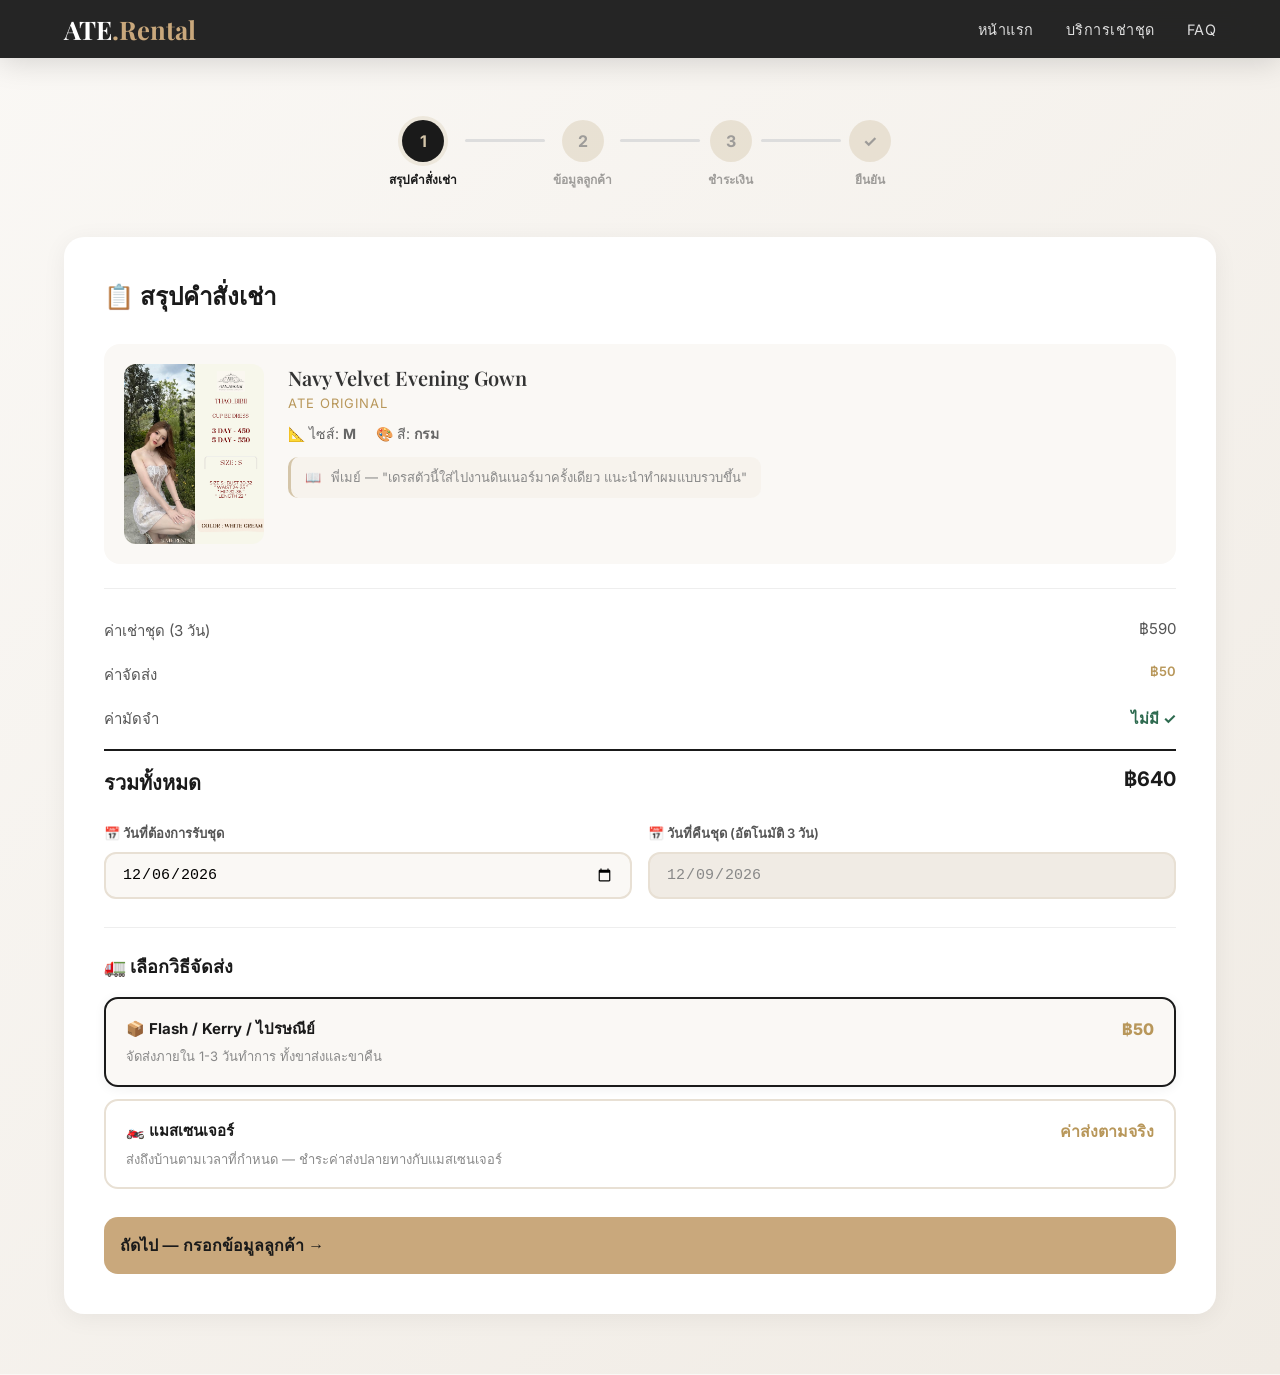
==== checkout.html @ a759f276 "fist commit" ====
<!DOCTYPE html>
<html lang="th">

<head>
    <meta charset="UTF-8">
    <meta name="viewport" content="width=device-width, initial-scale=1.0">
    <meta name="description" content="ATE.Rental — ชำระเงินค่าเช่าชุด QR Code PromptPay หรือบัตรเครดิต">
    <title>ชำระเงิน — ATE.Rental</title>
    <link rel="stylesheet" href="styles.css">
    <link rel="stylesheet" href="checkout.css">
</head>

<body>

    <!-- NAVIGATION -->
    <nav id="navbar" class="scrolled">
        <div class="container">
            <a href="index.html" class="logo">ATE<span>.Rental</span></a>
            <ul class="nav-links">
                <li><a href="index.html">หน้าแรก</a></li>
                <li><a href="rental.html">บริการเช่าชุด</a></li>
                <li><a href="index.html#faq">FAQ</a></li>
            </ul>
            <button class="menu-toggle" id="menuToggle" aria-label="Toggle menu">☰</button>
        </div>
    </nav>

    <!-- CHECKOUT CONTAINER -->
    <section class="checkout-section">
        <div class="container">

            <!-- Progress Steps -->
            <div class="checkout-progress">
                <div class="progress-step active" data-step="1">
                    <div class="step-circle">1</div>
                    <span>สรุปคำสั่งเช่า</span>
                </div>
                <div class="progress-line"></div>
                <div class="progress-step" data-step="2">
                    <div class="step-circle">2</div>
                    <span>ข้อมูลลูกค้า</span>
                </div>
                <div class="progress-line"></div>
                <div class="progress-step" data-step="3">
                    <div class="step-circle">3</div>
                    <span>ชำระเงิน</span>
                </div>
                <div class="progress-line"></div>
                <div class="progress-step" data-step="4">
                    <div class="step-circle">✓</div>
                    <span>ยืนยัน</span>
                </div>
            </div>

            <div class="checkout-layout">

                <!-- ===== STEP 1: ORDER SUMMARY ===== -->
                <div class="checkout-step" id="step1">
                    <div class="checkout-card">
                        <h2>📋 สรุปคำสั่งเช่า</h2>
                        <div class="order-item">
                            <div class="order-img">
                                <img id="orderImg" src="dress5.png" alt="ชุดที่เช่า">
                            </div>
                            <div class="order-details">
                                <h3 id="orderName">Navy Velvet Evening Gown</h3>
                                <div class="order-brand" id="orderBrand">ATE Original</div>
                                <div class="order-meta">
                                    <span>📐 ไซส์: <strong id="orderSize">M</strong></span>
                                    <span>🎨 สี: <strong id="orderColor">กรม</strong></span>
                                </div>
                                <div class="order-story">
                                    <span class="story-tag">📖</span>
                                    <span id="orderStory">พี่เมย์ — "เดรสตัวนี้ใส่ไปงานดินเนอร์มาครั้งเดียว
                                        แนะนำทำผมแบบรวบขึ้นจะดูเพรียว"</span>
                                </div>
                            </div>
                        </div>

                        <div class="order-breakdown">
                            <div class="breakdown-row">
                                <span>ค่าเช่าชุด (3 วัน)</span>
                                <span id="orderPrice">฿590</span>
                            </div>
                            <div class="breakdown-row">
                                <span>ค่าจัดส่ง</span>
                                <span id="orderShipping" class="shipping-note">฿50</span>
                            </div>
                            <div class="breakdown-row">
                                <span>ค่ามัดจำ</span>
                                <span class="no-deposit">ไม่มี ✓</span>
                            </div>
                            <div class="breakdown-total">
                                <span>รวมทั้งหมด</span>
                                <span id="orderTotal">฿640</span>
                            </div>
                        </div>

                        <div class="rental-dates">
                            <div class="date-field">
                                <label>📅 วันที่ต้องการรับชุด</label>
                                <input type="date" id="pickupDate">
                            </div>
                            <div class="date-field">
                                <label>📅 วันที่คืนชุด (อัตโนมัติ 3 วัน)</label>
                                <input type="date" id="returnDate" readonly>
                            </div>
                        </div>

                        <!-- Shipping Method Selection -->
                        <div class="shipping-selection">
                            <h3>🚛 เลือกวิธีจัดส่ง</h3>
                            <div class="shipping-options">
                                <label class="shipping-option active">
                                    <input type="radio" name="shipping" value="standard" checked
                                        onchange="updateShipping()">
                                    <div class="shipping-card">
                                        <div class="shipping-card-header">
                                            <span class="shipping-name">📦 Flash / Kerry / ไปรษณีย์</span>
                                            <span class="shipping-price">฿50</span>
                                        </div>
                                        <p class="shipping-desc">จัดส่งภายใน 1-3 วันทำการ ทั้งขาส่งและขาคืน</p>
                                    </div>
                                </label>
                                <label class="shipping-option">
                                    <input type="radio" name="shipping" value="messenger" onchange="updateShipping()">
                                    <div class="shipping-card">
                                        <div class="shipping-card-header">
                                            <span class="shipping-name">🏍️ แมสเซนเจอร์</span>
                                            <span class="shipping-price">ค่าส่งตามจริง</span>
                                        </div>
                                        <p class="shipping-desc">ส่งถึงบ้านตามเวลาที่กำหนด —
                                            ชำระค่าส่งปลายทางกับแมสเซนเจอร์</p>
                                    </div>
                                </label>
                            </div>

                            <!-- Messenger Time Picker (hidden by default) -->
                            <div class="messenger-time hidden" id="messengerTimeSection">
                                <div class="messenger-note">
                                    <span>⏰</span>
                                    ต้องสั่งล่วงหน้าอย่างน้อย <strong>2 ชั่วโมง</strong> —
                                    ไม่สามารถระบุเวลาจัดส่งน้อยกว่า 2 ชั่วโมงนับจากเวลาสั่งซื้อ
                                </div>
                                <div class="form-row">
                                    <div class="form-group">
                                        <label for="messengerDate">📅 วันที่ส่ง</label>
                                        <input type="date" id="messengerDate">
                                    </div>
                                    <div class="form-group">
                                        <label for="messengerTime">🕐 เวลาที่ต้องการรับชุด</label>
                                        <input type="time" id="messengerTime" step="1800">
                                    </div>
                                </div>
                                <div class="messenger-validation hidden" id="messengerValidation">
                                    <span>⚠️</span> <span id="messengerError"></span>
                                </div>
                            </div>
                        </div>

                        <button class="btn btn-primary checkout-next" onclick="goToStep(2)">ถัดไป — กรอกข้อมูลลูกค้า
                            →</button>
                    </div>
                </div>

                <!-- ===== STEP 2: CUSTOMER INFO ===== -->
                <div class="checkout-step hidden" id="step2">
                    <div class="checkout-card">
                        <h2>👤 ข้อมูลลูกค้า</h2>

                        <div class="form-group">
                            <label for="custName">ชื่อ - นามสกุล *</label>
                            <input type="text" id="custName" placeholder="กรุณากรอกชื่อ-นามสกุล" required>
                        </div>

                        <div class="form-row">
                            <div class="form-group">
                                <label for="custPhone">เบอร์โทรศัพท์ *</label>
                                <input type="tel" id="custPhone" placeholder="08x-xxx-xxxx" required>
                            </div>
                            <div class="form-group">
                                <label for="custEmail">อีเมล</label>
                                <input type="email" id="custEmail" placeholder="email@example.com">
                            </div>
                        </div>

                        <div class="form-group">
                            <label for="custAddress">ที่อยู่จัดส่ง *</label>
                            <textarea id="custAddress" rows="3" placeholder="กรุณากรอกที่อยู่สำหรับจัดส่งชุด"
                                required></textarea>
                        </div>

                        <div class="form-group">
                            <label>🪪 แนบภาพถ่ายบัตรประชาชน *</label>
                            <div class="id-card-upload" id="idCardUpload">
                                <div class="upload-area" id="uploadArea">
                                    <div class="upload-icon">📸</div>
                                    <p>คลิกเพื่ออัปโหลด หรือลากไฟล์มาวาง</p>
                                    <span class="upload-hint">รองรับ JPG, PNG ไม่เกิน 5MB</span>
                                    <input type="file" id="idCardFile" accept="image/*" hidden>
                                </div>
                                <div class="upload-preview hidden" id="uploadPreview">
                                    <img id="previewImg" src="" alt="Preview">
                                    <button class="remove-upload" onclick="removeUpload()">✕</button>
                                </div>
                            </div>
                            <div class="id-card-note">
                                <span class="note-icon">🔒</span>
                                สามารถปิดบังเลขบัตรบางส่วนและข้อมูล sensitive ได้ — ข้อมูลจะถูกลบหลังคืนชุดเรียบร้อย
                            </div>
                        </div>

                        <div class="btn-row">
                            <button class="btn btn-outline checkout-back" onclick="goToStep(1)">← ย้อนกลับ</button>
                            <button class="btn btn-primary checkout-next" onclick="validateAndGoStep3()">ถัดไป —
                                ชำระเงิน →</button>
                        </div>
                    </div>
                </div>

                <!-- ===== STEP 3: PAYMENT ===== -->
                <div class="checkout-step hidden" id="step3">
                    <div class="checkout-card">
                        <h2>💳 เลือกวิธีชำระเงิน</h2>

                        <!-- Payment Method Tabs -->
                        <div class="payment-tabs">
                            <button class="payment-tab active" onclick="switchPayment('qr')" id="tabQR">
                                <span class="tab-icon">📱</span>
                                <span class="tab-label">QR Code<br><small>PromptPay</small></span>
                            </button>
                            <button class="payment-tab" onclick="switchPayment('card')" id="tabCard">
                                <span class="tab-icon">💳</span>
                                <span class="tab-label">บัตรเครดิต<br><small>Visa / MasterCard</small></span>
                            </button>
                        </div>

                        <!-- QR Code Payment -->
                        <div class="payment-content" id="payQR">
                            <div class="qr-section">
                                <div class="qr-code-box">
                                    <div class="qr-header">
                                        <img src="data:image/svg+xml,%3Csvg xmlns='http://www.w3.org/2000/svg' viewBox='0 0 100 30'%3E%3Crect fill='%231a3f7a' width='100' height='30' rx='4'/%3E%3Ctext x='50' y='20' text-anchor='middle' fill='white' font-size='12' font-family='Arial'%3EPromptPay%3C/text%3E%3C/svg%3E"
                                            alt="PromptPay" class="promptpay-logo">
                                    </div>
                                    <div class="qr-image" id="qrImage">
                                        <!-- Generated QR pattern -->
                                        <canvas id="qrCanvas" width="200" height="200"></canvas>
                                    </div>
                                    <div class="qr-amount">
                                        <span>จำนวนเงิน</span>
                                        <strong id="qrAmount">฿590.00</strong>
                                    </div>
                                </div>
                                <div class="qr-instructions">
                                    <h4>วิธีชำระเงิน</h4>
                                    <ol>
                                        <li>เปิดแอปธนาคารของคุณ</li>
                                        <li>เลือก "สแกน QR Code"</li>
                                        <li>สแกน QR Code ด้านบน</li>
                                        <li>ตรวจสอบจำนวนเงินและยืนยันการชำระ</li>
                                    </ol>
                                    <div class="qr-timer">
                                        <span class="timer-icon">⏱️</span>
                                        QR Code หมดอายุใน <strong id="qrTimer">15:00</strong> นาที
                                    </div>
                                </div>
                            </div>
                            <button class="btn btn-primary checkout-next" onclick="simulatePayment()">
                                ✅ ฉันชำระเงินแล้ว
                            </button>
                        </div>

                        <!-- Credit Card Payment -->
                        <div class="payment-content hidden" id="payCard">
                            <div class="card-form">
                                <div class="card-visual">
                                    <div class="card-chip"></div>
                                    <div class="card-number-display" id="cardDisplay">•••• •••• •••• ••••</div>
                                    <div class="card-bottom">
                                        <div>
                                            <span class="card-label">CARDHOLDER</span>
                                            <div id="cardHolderDisplay">YOUR NAME</div>
                                        </div>
                                        <div>
                                            <span class="card-label">EXPIRES</span>
                                            <div id="cardExpiryDisplay">MM/YY</div>
                                        </div>
                                    </div>
                                    <div class="card-brand-logo" id="cardBrandLogo">VISA</div>
                                </div>

                                <div class="form-group">
                                    <label for="cardNumber">หมายเลขบัตร</label>
                                    <input type="text" id="cardNumber" placeholder="1234 5678 9012 3456" maxlength="19"
                                        oninput="formatCardNumber(this)">
                                    <div class="card-brands">
                                        <span class="brand-icon visa">VISA</span>
                                        <span class="brand-icon mc">MC</span>
                                        <span class="brand-icon jcb">JCB</span>
                                    </div>
                                </div>

                                <div class="form-group">
                                    <label for="cardHolder">ชื่อบนบัตร</label>
                                    <input type="text" id="cardHolder" placeholder="FULL NAME ON CARD"
                                        oninput="updateCardDisplay()">
                                </div>

                                <div class="form-row">
                                    <div class="form-group">
                                        <label for="cardExpiry">วันหมดอายุ</label>
                                        <input type="text" id="cardExpiry" placeholder="MM/YY" maxlength="5"
                                            oninput="formatExpiry(this)">
                                    </div>
                                    <div class="form-group">
                                        <label for="cardCVV">CVV</label>
                                        <input type="password" id="cardCVV" placeholder="•••" maxlength="4">
                                    </div>
                                </div>
                            </div>

                            <div class="payment-total-bar">
                                <span>ยอดชำระ</span>
                                <strong id="cardTotal">฿590.00</strong>
                            </div>

                            <button class="btn btn-primary checkout-next" onclick="simulatePayment()">
                                🔒 ชำระเงิน ฿590
                            </button>
                            <div class="secure-note">
                                <span>🔒</span> ข้อมูลบัตรถูกเข้ารหัสด้วย SSL — ปลอดภัย 100%
                            </div>
                        </div>

                        <div class="btn-row" style="margin-top:16px">
                            <button class="btn btn-outline checkout-back" onclick="goToStep(2)">← ย้อนกลับ</button>
                        </div>
                    </div>
                </div>

                <!-- ===== STEP 4: CONFIRMATION ===== -->
                <div class="checkout-step hidden" id="step4">
                    <div class="checkout-card confirmation-card">
                        <div class="success-animation">
                            <div class="success-circle">
                                <svg class="checkmark" xmlns="http://www.w3.org/2000/svg" viewBox="0 0 52 52">
                                    <circle class="checkmark-circle" cx="26" cy="26" r="25" fill="none" />
                                    <path class="checkmark-check" fill="none" d="m14.1 27.2 7.1 7.2 16.7-16.8" />
                                </svg>
                            </div>
                        </div>
                        <h2>🎉 ชำระเงินสำเร็จ!</h2>
                        <p class="confirm-subtitle">ขอบคุณที่เช่าชุดกับ ATE.Rental — Fashion Sharing Community</p>

                        <div class="confirm-details">
                            <div class="confirm-row">
                                <span>หมายเลขคำสั่งเช่า</span>
                                <strong id="confirmOrderId">ATE-20260307-001</strong>
                            </div>
                            <div class="confirm-row">
                                <span>ชุดที่เช่า</span>
                                <strong id="confirmDress">Navy Velvet Evening Gown</strong>
                            </div>
                            <div class="confirm-row">
                                <span>วันที่รับชุด</span>
                                <strong id="confirmPickup">—</strong>
                            </div>
                            <div class="confirm-row">
                                <span>วันที่คืนชุด</span>
                                <strong id="confirmReturn">—</strong>
                            </div>
                            <div class="confirm-row">
                                <span>วิธีจัดส่ง</span>
                                <strong id="confirmShipping">Flash / Kerry / ไปรษณีย์</strong>
                            </div>
                            <div class="confirm-row">
                                <span>ชำระโดย</span>
                                <strong id="confirmMethod">QR Code PromptPay</strong>
                            </div>
                            <div class="confirm-row total">
                                <span>ยอดชำระ</span>
                                <strong id="confirmTotal">฿640</strong>
                            </div>
                        </div>

                        <div class="confirm-next-steps">
                            <h4>📦 ขั้นตอนถัดไป</h4>
                            <ol>
                                <li>ทีมงานจะยืนยันคำสั่งเช่าผ่าน Line: <strong>@aterental</strong></li>
                                <li>ส่งชุดให้คุณตามวันที่กำหนด (ค่าจัดส่งชำระปลายทาง)</li>
                                <li>สวมใส่ชุดสวย 3 วัน 🎀</li>
                                <li>ส่งคืนชุดผ่านขนส่ง ไม่ต้องซัก ไม่ต้องรีด</li>
                            </ol>
                        </div>

                        <div class="btn-row">
                            <a href="rental.html" class="btn btn-outline">← เช่าชุดเพิ่ม</a>
                            <a href="index.html" class="btn btn-primary">กลับหน้าแรก</a>
                        </div>
                    </div>
                </div>

                <!-- SIDEBAR: Mini Summary (visible on step 2 & 3) -->
                <aside class="checkout-sidebar" id="checkoutSidebar">
                    <div class="sidebar-card">
                        <h4>🧾 สรุปรายการ</h4>
                        <div class="sidebar-item">
                            <img id="sideImg" src="dress5.png" alt="">
                            <div>
                                <strong id="sideName">Navy Velvet Evening Gown</strong>
                                <span id="sideBrand">ATE Original</span>
                            </div>
                        </div>
                        <div class="sidebar-row">
                            <span>ค่าเช่า (3 วัน)</span>
                            <span id="sidePrice">฿590</span>
                        </div>
                        <div class="sidebar-row">
                            <span>ค่าจัดส่ง</span>
                            <span id="sideShipping" class="shipping-note">฿50</span>
                        </div>
                        <div class="sidebar-row">
                            <span>ค่ามัดจำ</span>
                            <span class="no-deposit">ไม่มี</span>
                        </div>
                        <div class="sidebar-total">
                            <span>รวมทั้งหมด</span>
                            <strong id="sideTotal">฿640</strong>
                        </div>
                    </div>
                </aside>

            </div>
        </div>
    </section>

    <!-- Processing Overlay -->
    <div class="processing-overlay hidden" id="processingOverlay">
        <div class="processing-content">
            <div class="processing-spinner"></div>
            <h3>กำลังตรวจสอบการชำระเงิน...</h3>
            <p>กรุณารอสักครู่</p>
        </div>
    </div>

    <script>
        // ===== CHECKOUT STATE =====
        let currentStep = 1;
        let selectedPayment = 'qr';
        let selectedShipping = 'standard';
        let shippingCost = 50;
        let qrTimerInterval;

        // Parse URL params for dress info
        const params = new URLSearchParams(window.location.search);
        const dressInfo = {
            name: params.get('name') || 'Navy Velvet Evening Gown',
            brand: params.get('brand') || 'ATE Original',
            price: parseInt(params.get('price')) || 590,
            image: params.get('image') || 'dress5.png',
            color: params.get('color') || 'กรม',
            size: params.get('size') || 'M',
            story: params.get('story') || 'พี่เมย์ — "เดรสตัวนี้ใส่ไปงานดินเนอร์มาครั้งเดียว แนะนำทำผมแบบรวบขึ้น"'
        };

        // Populate order info
        function populateOrder() {
            document.getElementById('orderImg').src = dressInfo.image;
            document.getElementById('orderName').textContent = dressInfo.name;
            document.getElementById('orderBrand').textContent = dressInfo.brand;
            document.getElementById('orderSize').textContent = dressInfo.size;
            document.getElementById('orderColor').textContent = dressInfo.color;
            document.getElementById('orderStory').textContent = dressInfo.story;
            document.getElementById('orderPrice').textContent = `฿${dressInfo.price}`;
            document.getElementById('sideImg').src = dressInfo.image;
            document.getElementById('sideName').textContent = dressInfo.name;
            document.getElementById('sideBrand').textContent = dressInfo.brand;
            document.getElementById('sidePrice').textContent = `฿${dressInfo.price}`;

            // Set min date to tomorrow
            const tomorrow = new Date();
            tomorrow.setDate(tomorrow.getDate() + 1);
            document.getElementById('pickupDate').min = tomorrow.toISOString().split('T')[0];
            document.getElementById('pickupDate').value = tomorrow.toISOString().split('T')[0];
            document.getElementById('messengerDate').min = new Date().toISOString().split('T')[0];
            document.getElementById('messengerDate').value = new Date().toISOString().split('T')[0];
            updateReturnDate();
            updateTotals();
        }

        // ===== SHIPPING =====
        function updateShipping() {
            const val = document.querySelector('input[name="shipping"]:checked').value;
            selectedShipping = val;
            const messengerSection = document.getElementById('messengerTimeSection');

            document.querySelectorAll('.shipping-option').forEach(opt => {
                opt.classList.toggle('active', opt.querySelector('input').value === val);
            });

            if (val === 'messenger') {
                messengerSection.classList.remove('hidden');
                shippingCost = 0; // customer pays messenger directly
            } else {
                messengerSection.classList.add('hidden');
                shippingCost = 50;
            }
            updateTotals();
        }

        function updateTotals() {
            const total = dressInfo.price + shippingCost;
            const shippingText = selectedShipping === 'messenger' ? 'ชำระปลายทาง' : '฿50';
            const totalText = selectedShipping === 'messenger' ? `฿${dressInfo.price}` : `฿${total}`;

            document.getElementById('orderShipping').textContent = shippingText;
            document.getElementById('orderTotal').textContent = totalText;
            document.getElementById('sideShipping').textContent = shippingText;
            document.getElementById('sideTotal').textContent = totalText;

            const payAmount = selectedShipping === 'messenger' ? dressInfo.price : total;
            document.getElementById('qrAmount').textContent = `฿${payAmount}.00`;
            document.getElementById('cardTotal').textContent = `฿${payAmount}.00`;
        }

        function validateMessengerTime() {
            const dateVal = document.getElementById('messengerDate').value;
            const timeVal = document.getElementById('messengerTime').value;
            const validationEl = document.getElementById('messengerValidation');
            const errorEl = document.getElementById('messengerError');

            if (!dateVal || !timeVal) {
                validationEl.classList.add('hidden');
                return false;
            }

            const selectedDateTime = new Date(`${dateVal}T${timeVal}`);
            const now = new Date();
            const minTime = new Date(now.getTime() + 2 * 60 * 60 * 1000); // +2 hours

            if (selectedDateTime < minTime) {
                validationEl.classList.remove('hidden');
                const minTimeStr = minTime.toLocaleTimeString('th-TH', { hour: '2-digit', minute: '2-digit' });
                errorEl.textContent = `เวลาจัดส่งต้องไม่น้อยกว่า 2 ชั่วโมงนับจากตอนนี้ (เร็วสุด ${minTimeStr} น.)`;
                return false;
            }

            validationEl.classList.add('hidden');
            return true;
        }

        document.getElementById('messengerDate').addEventListener('change', validateMessengerTime);
        document.getElementById('messengerTime').addEventListener('change', validateMessengerTime);

        function updateReturnDate() {
            const pickup = document.getElementById('pickupDate').value;
            if (pickup) {
                const ret = new Date(pickup);
                ret.setDate(ret.getDate() + 3);
                document.getElementById('returnDate').value = ret.toISOString().split('T')[0];
            }
        }
        document.getElementById('pickupDate').addEventListener('change', updateReturnDate);

        // ===== STEP NAVIGATION =====
        function goToStep(step) {
            // Validate messenger time before leaving step 1
            if (currentStep === 1 && step > 1 && selectedShipping === 'messenger') {
                const mDate = document.getElementById('messengerDate').value;
                const mTime = document.getElementById('messengerTime').value;
                if (!mDate || !mTime) {
                    alert('กรุณาระบุวันที่และเวลาจัดส่งสำหรับแมสเซนเจอร์');
                    return;
                }
                if (!validateMessengerTime()) {
                    alert('เวลาจัดส่งต้องไม่น้อยกว่า 2 ชั่วโมงนับจากเวลาปัจจุบัน');
                    return;
                }
            }

            document.querySelectorAll('.checkout-step').forEach(s => s.classList.add('hidden'));
            document.getElementById(`step${step}`).classList.remove('hidden');

            // Update progress
            document.querySelectorAll('.progress-step').forEach(s => {
                const n = parseInt(s.dataset.step);
                s.classList.toggle('active', n <= step);
                s.classList.toggle('completed', n < step);
            });
            document.querySelectorAll('.progress-line').forEach((line, i) => {
                line.classList.toggle('active', i < step - 1);
            });

            // Show sidebar on step 2 & 3
            const sidebar = document.getElementById('checkoutSidebar');
            sidebar.classList.toggle('visible', step === 2 || step === 3);

            currentStep = step;
            window.scrollTo({ top: 0, behavior: 'smooth' });

            // Start QR timer on step 3
            if (step === 3 && selectedPayment === 'qr') startQRTimer();
        }

        function validateAndGoStep3() {
            const name = document.getElementById('custName').value.trim();
            const phone = document.getElementById('custPhone').value.trim();
            const address = document.getElementById('custAddress').value.trim();
            const idFile = document.getElementById('idCardFile').files.length;

            if (!name) { alert('กรุณากรอกชื่อ-นามสกุล'); return; }
            if (!phone) { alert('กรุณากรอกเบอร์โทรศัพท์'); return; }
            if (!address) { alert('กรุณากรอกที่อยู่จัดส่ง'); return; }
            if (!idFile) { alert('กรุณาแนบภาพถ่ายบัตรประชาชน'); return; }

            goToStep(3);
        }

        // ===== PAYMENT METHODS =====
        function switchPayment(method) {
            selectedPayment = method;
            document.getElementById('payQR').classList.toggle('hidden', method !== 'qr');
            document.getElementById('payCard').classList.toggle('hidden', method !== 'card');
            document.getElementById('tabQR').classList.toggle('active', method === 'qr');
            document.getElementById('tabCard').classList.toggle('active', method === 'card');

            if (method === 'qr') startQRTimer();
            else clearInterval(qrTimerInterval);
        }

        // ===== QR CODE =====
        function generateQR() {
            const canvas = document.getElementById('qrCanvas');
            const ctx = canvas.getContext('2d');
            const size = 200;
            const cellSize = 8;
            const modules = Math.floor(size / cellSize);

            ctx.fillStyle = '#ffffff';
            ctx.fillRect(0, 0, size, size);

            // Generate realistic-looking QR pattern
            ctx.fillStyle = '#1a1a1a';

            // Position detection patterns (corners)
            drawFinderPattern(ctx, 0, 0, cellSize);
            drawFinderPattern(ctx, (modules - 7) * cellSize, 0, cellSize);
            drawFinderPattern(ctx, 0, (modules - 7) * cellSize, cellSize);

            // Random data modules
            for (let i = 0; i < modules; i++) {
                for (let j = 0; j < modules; j++) {
                    if (isInFinderArea(i, j, modules)) continue;
                    if (Math.random() > 0.5) {
                        ctx.fillRect(i * cellSize, j * cellSize, cellSize - 1, cellSize - 1);
                    }
                }
            }
        }

        function drawFinderPattern(ctx, x, y, cell) {
            // Outer box
            ctx.fillStyle = '#1a1a1a';
            ctx.fillRect(x, y, 7 * cell, 7 * cell);
            // Inner white
            ctx.fillStyle = '#ffffff';
            ctx.fillRect(x + cell, y + cell, 5 * cell, 5 * cell);
            // Inner black
            ctx.fillStyle = '#1a1a1a';
            ctx.fillRect(x + 2 * cell, y + 2 * cell, 3 * cell, 3 * cell);
        }

        function isInFinderArea(i, j, modules) {
            if (i < 8 && j < 8) return true;
            if (i >= modules - 8 && j < 8) return true;
            if (i < 8 && j >= modules - 8) return true;
            return false;
        }

        // QR Timer
        function startQRTimer() {
            clearInterval(qrTimerInterval);
            let seconds = 900; // 15 min
            const timerEl = document.getElementById('qrTimer');

            qrTimerInterval = setInterval(() => {
                seconds--;
                const m = Math.floor(seconds / 60);
                const s = seconds % 60;
                timerEl.textContent = `${m}:${s.toString().padStart(2, '0')}`;
                if (seconds <= 0) {
                    clearInterval(qrTimerInterval);
                    timerEl.textContent = 'หมดอายุ';
                }
            }, 1000);
        }

        // ===== CREDIT CARD =====
        function formatCardNumber(input) {
            let v = input.value.replace(/\D/g, '').substring(0, 16);
            input.value = v.replace(/(\d{4})(?=\d)/g, '$1 ');
            const display = v.padEnd(16, '•').replace(/(.{4})/g, '$1 ').trim();
            document.getElementById('cardDisplay').textContent = display;
            // Detect brand
            if (v.startsWith('4')) document.getElementById('cardBrandLogo').textContent = 'VISA';
            else if (v.startsWith('5')) document.getElementById('cardBrandLogo').textContent = 'MC';
            else if (v.startsWith('3')) document.getElementById('cardBrandLogo').textContent = 'JCB';
        }

        function formatExpiry(input) {
            let v = input.value.replace(/\D/g, '').substring(0, 4);
            if (v.length > 2) v = v.substring(0, 2) + '/' + v.substring(2);
            input.value = v;
            document.getElementById('cardExpiryDisplay').textContent = v || 'MM/YY';
        }

        function updateCardDisplay() {
            document.getElementById('cardHolderDisplay').textContent =
                document.getElementById('cardHolder').value.toUpperCase() || 'YOUR NAME';
        }

        // ===== SIMULATE PAYMENT =====
        function simulatePayment() {
            const overlay = document.getElementById('processingOverlay');
            overlay.classList.remove('hidden');

            // Simulate processing
            setTimeout(() => {
                overlay.classList.add('hidden');
                // Fill confirmation
                const now = new Date();
                const orderId = `ATE-${now.getFullYear()}${(now.getMonth() + 1).toString().padStart(2, '0')}${now.getDate().toString().padStart(2, '0')}-${Math.floor(Math.random() * 999).toString().padStart(3, '0')}`;
                document.getElementById('confirmOrderId').textContent = orderId;
                document.getElementById('confirmDress').textContent = dressInfo.name;
                document.getElementById('confirmPickup').textContent = formatThaiDate(document.getElementById('pickupDate').value);
                document.getElementById('confirmReturn').textContent = formatThaiDate(document.getElementById('returnDate').value);
                document.getElementById('confirmMethod').textContent = selectedPayment === 'qr' ? 'QR Code PromptPay' : 'บัตรเครดิต';

                // Shipping info
                if (selectedShipping === 'messenger') {
                    const mDate = document.getElementById('messengerDate').value;
                    const mTime = document.getElementById('messengerTime').value;
                    document.getElementById('confirmShipping').textContent = `แมสเซนเจอร์ (${formatThaiDate(mDate)} ${mTime} น.)`;
                    document.getElementById('confirmTotal').textContent = `฿${dressInfo.price} + ค่าแมสเซนเจอร์`;
                } else {
                    document.getElementById('confirmShipping').textContent = 'Flash / Kerry / ไปรษณีย์ (฿50)';
                    document.getElementById('confirmTotal').textContent = `฿${dressInfo.price + 50}`;
                }

                goToStep(4);
            }, 2500);
        }

        function formatThaiDate(dateStr) {
            if (!dateStr) return '—';
            const d = new Date(dateStr);
            return d.toLocaleDateString('th-TH', { day: 'numeric', month: 'long', year: 'numeric' });
        }

        // ===== FILE UPLOAD =====
        const uploadArea = document.getElementById('uploadArea');
        const idCardFile = document.getElementById('idCardFile');
        const uploadPreview = document.getElementById('uploadPreview');

        uploadArea.addEventListener('click', () => idCardFile.click());
        uploadArea.addEventListener('dragover', e => { e.preventDefault(); uploadArea.classList.add('dragover'); });
        uploadArea.addEventListener('dragleave', () => uploadArea.classList.remove('dragover'));
        uploadArea.addEventListener('drop', e => {
            e.preventDefault();
            uploadArea.classList.remove('dragover');
            if (e.dataTransfer.files.length) {
                idCardFile.files = e.dataTransfer.files;
                showPreview(e.dataTransfer.files[0]);
            }
        });

        idCardFile.addEventListener('change', function () {
            if (this.files.length) showPreview(this.files[0]);
        });

        function showPreview(file) {
            const reader = new FileReader();
            reader.onload = e => {
                document.getElementById('previewImg').src = e.target.result;
                uploadArea.classList.add('hidden');
                uploadPreview.classList.remove('hidden');
            };
            reader.readAsDataURL(file);
        }

        function removeUpload() {
            idCardFile.value = '';
            uploadArea.classList.remove('hidden');
            uploadPreview.classList.add('hidden');
        }

        // ===== NAVBAR =====
        document.getElementById('menuToggle').addEventListener('click', () => {
            const links = document.querySelector('.nav-links');
            links.style.display = links.style.display === 'flex' ? 'none' : 'flex';
            links.style.flexDirection = 'column';
            links.style.position = 'absolute';
            links.style.top = '100%';
            links.style.left = '0';
            links.style.width = '100%';
            links.style.background = 'rgba(26,26,26,0.98)';
            links.style.padding = '20px';
            links.style.gap = '16px';
            links.style.borderRadius = '0 0 16px 16px';
        });

        // ===== INIT =====
        populateOrder();
        generateQR();
    </script>
</body>

</html>
---- styles.css ----
@import url('https://fonts.googleapis.com/css2?family=Playfair+Display:ital,wght@0,400;0,600;0,700;1,400&family=Inter:wght@300;400;500;600;700&display=swap');

:root {
    --primary: #c9a87c;
    --primary-dark: #a8845a;
    --accent: #e8c4a0;
    --dark: #1a1a1a;
    --darker: #111;
    --light: #faf8f5;
    --text: #333;
    --text-light: #777;
    --glass: rgba(255, 255, 255, 0.08);
    --glass-border: rgba(255, 255, 255, 0.12);
    --shadow: 0 8px 32px rgba(0, 0, 0, 0.08);
    --radius: 16px;
    --transition: all 0.3s cubic-bezier(0.4, 0, 0.2, 1)
}

* {
    margin: 0;
    padding: 0;
    box-sizing: border-box
}

html {
    scroll-behavior: smooth
}

body {
    font-family: 'Inter', sans-serif;
    color: var(--text);
    background: var(--light);
    overflow-x: hidden
}

h1,
h2,
h3,
h4 {
    font-family: 'Playfair Display', serif;
    font-weight: 600
}

.container {
    max-width: 1200px;
    margin: 0 auto;
    padding: 0 24px
}

/* NAV */
nav {
    position: fixed;
    top: 0;
    width: 100%;
    z-index: 1000;
    transition: var(--transition);
    padding: 20px 0
}

nav.scrolled {
    background: rgba(26, 26, 26, 0.95);
    backdrop-filter: blur(20px);
    padding: 12px 0;
    box-shadow: 0 4px 30px rgba(0, 0, 0, 0.15)
}

nav .container {
    display: flex;
    justify-content: space-between;
    align-items: center
}

.logo {
    font-family: 'Playfair Display', serif;
    font-size: 1.6rem;
    font-weight: 700;
    color: #fff;
    text-decoration: none
}

.logo span {
    color: var(--primary)
}

.nav-links {
    display: flex;
    gap: 32px;
    list-style: none;
    align-items: center
}

.nav-links a {
    color: rgba(255, 255, 255, 0.85);
    text-decoration: none;
    font-size: 0.9rem;
    font-weight: 400;
    transition: var(--transition);
    letter-spacing: 0.5px
}

.nav-links a:hover {
    color: var(--primary)
}

.nav-cta {
    background: var(--primary) !important;
    color: var(--dark) !important;
    padding: 10px 24px;
    border-radius: 50px;
    font-weight: 600 !important
}

.nav-cta:hover {
    background: var(--accent) !important;
    transform: translateY(-1px)
}

.menu-toggle {
    display: none;
    background: none;
    border: none;
    color: #fff;
    font-size: 1.5rem;
    cursor: pointer
}

/* HERO */
.hero {
    min-height: 100vh;
    background: linear-gradient(135deg, #1a1a1a 0%, #2d2420 50%, #1a1a1a 100%);
    display: flex;
    align-items: center;
    position: relative;
    overflow: hidden
}

.hero::before {
    content: '';
    position: absolute;
    top: -50%;
    right: -20%;
    width: 700px;
    height: 700px;
    background: radial-gradient(circle, rgba(201, 168, 124, 0.15) 0%, transparent 70%);
    border-radius: 50%
}

.hero::after {
    content: '';
    position: absolute;
    bottom: -30%;
    left: -10%;
    width: 500px;
    height: 500px;
    background: radial-gradient(circle, rgba(232, 196, 160, 0.1) 0%, transparent 70%);
    border-radius: 50%
}

.hero .container {
    display: grid;
    grid-template-columns: 1fr 1fr;
    gap: 60px;
    align-items: center;
    position: relative;
    z-index: 1
}

.hero-content {
    color: #fff
}

.hero-badge {
    display: inline-block;
    background: rgba(201, 168, 124, 0.15);
    border: 1px solid rgba(201, 168, 124, 0.3);
    color: var(--primary);
    padding: 8px 20px;
    border-radius: 50px;
    font-size: 0.8rem;
    font-weight: 500;
    letter-spacing: 1.5px;
    text-transform: uppercase;
    margin-bottom: 24px;
    animation: fadeInUp 0.8s ease
}

.hero h1 {
    font-size: 3.5rem;
    line-height: 1.15;
    margin-bottom: 20px;
    animation: fadeInUp 0.8s ease 0.1s both
}

.hero h1 span {
    color: var(--primary);
    font-style: italic
}

.hero p {
    font-size: 1.1rem;
    color: rgba(255, 255, 255, 0.7);
    line-height: 1.7;
    margin-bottom: 36px;
    max-width: 480px;
    animation: fadeInUp 0.8s ease 0.2s both
}

.hero-buttons {
    display: flex;
    gap: 16px;
    animation: fadeInUp 0.8s ease 0.3s both
}

.btn {
    display: inline-flex;
    align-items: center;
    gap: 8px;
    padding: 14px 32px;
    border-radius: 50px;
    font-size: 0.95rem;
    font-weight: 600;
    text-decoration: none;
    transition: var(--transition);
    border: none;
    cursor: pointer
}

.btn-primary {
    background: var(--primary);
    color: var(--dark)
}

.btn-primary:hover {
    background: var(--accent);
    transform: translateY(-2px);
    box-shadow: 0 8px 25px rgba(201, 168, 124, 0.3)
}

.btn-outline {
    border: 1.5px solid rgba(255, 255, 255, 0.3);
    color: #fff;
    background: transparent
}

.btn-outline:hover {
    border-color: var(--primary);
    color: var(--primary);
    transform: translateY(-2px)
}

.hero-image {
    position: relative;
    animation: fadeInUp 0.8s ease 0.4s both
}

.hero-image img {
    width: 100%;
    border-radius: 20px;
    box-shadow: 0 20px 60px rgba(0, 0, 0, 0.4)
}

.hero-image::before {
    content: '';
    position: absolute;
    top: -20px;
    right: -20px;
    width: 100%;
    height: 100%;
    border: 2px solid rgba(201, 168, 124, 0.3);
    border-radius: 20px;
    z-index: -1
}

.hero-stats {
    display: flex;
    gap: 40px;
    margin-top: 40px;
    animation: fadeInUp 0.8s ease 0.5s both
}

.stat {
    text-align: left
}

.stat-number {
    font-family: 'Playfair Display', serif;
    font-size: 2rem;
    font-weight: 700;
    color: var(--primary)
}

.stat-label {
    font-size: 0.8rem;
    color: rgba(255, 255, 255, 0.5);
    text-transform: uppercase;
    letter-spacing: 1px;
    margin-top: 4px
}

/* SECTIONS */
section {
    padding: 100px 0
}

.section-header {
    text-align: center;
    max-width: 600px;
    margin: 0 auto 60px
}

.section-tag {
    display: inline-block;
    color: var(--primary);
    font-size: 0.8rem;
    font-weight: 600;
    letter-spacing: 2px;
    text-transform: uppercase;
    margin-bottom: 12px
}

.section-header h2 {
    font-size: 2.5rem;
    margin-bottom: 16px;
    color: var(--dark)
}

.section-header p {
    color: var(--text-light);
    line-height: 1.7;
    font-size: 1.05rem
}

/* HOW IT WORKS */
.how-it-works {
    background: #fff
}

.steps-grid {
    display: grid;
    grid-template-columns: repeat(4, 1fr);
    gap: 30px
}

.step-card {
    text-align: center;
    padding: 40px 24px;
    border-radius: var(--radius);
    background: var(--light);
    transition: var(--transition);
    position: relative
}

.step-card:hover {
    transform: translateY(-8px);
    box-shadow: var(--shadow)
}

.step-number {
    width: 48px;
    height: 48px;
    background: linear-gradient(135deg, var(--primary), var(--accent));
    border-radius: 50%;
    display: flex;
    align-items: center;
    justify-content: center;
    color: var(--dark);
    font-weight: 700;
    font-size: 1.1rem;
    margin: 0 auto 20px
}

.step-icon {
    font-size: 2.5rem;
    margin-bottom: 16px
}

.step-card h3 {
    font-size: 1.15rem;
    margin-bottom: 10px;
    color: var(--dark)
}

.step-card p {
    font-size: 0.9rem;
    color: var(--text-light);
    line-height: 1.6
}

/* PRICING / CATALOG */
.pricing {
    background: linear-gradient(180deg, #faf8f5 0%, #f3ede5 100%)
}

.catalog-filter {
    display: flex;
    justify-content: center;
    gap: 10px;
    margin-bottom: 48px;
    flex-wrap: wrap
}

.filter-btn {
    padding: 10px 24px;
    border-radius: 50px;
    border: 1.5px solid #ddd;
    background: #fff;
    font-size: 0.88rem;
    font-weight: 500;
    cursor: pointer;
    transition: var(--transition);
    font-family: 'Inter', sans-serif
}

.filter-btn:hover {
    border-color: var(--primary);
    color: var(--primary)
}

.filter-btn.active {
    background: var(--dark);
    color: #fff;
    border-color: var(--dark)
}

.catalog-grid {
    display: grid;
    grid-template-columns: repeat(3, 1fr);
    gap: 30px
}

.product-card {
    background: #fff;
    border-radius: 20px;
    overflow: hidden;
    transition: var(--transition);
    border: 1.5px solid #eee
}

.product-card:hover {
    transform: translateY(-8px);
    box-shadow: 0 20px 50px rgba(0, 0, 0, 0.1)
}

.product-card.hidden {
    display: none
}

.product-img {
    position: relative;
    overflow: hidden;
    aspect-ratio: 4/5;
    background: #f5f0eb
}

.product-img img {
    width: 100%;
    height: 100%;
    object-fit: cover;
    transition: transform 0.5s ease
}

.product-card:hover .product-img img {
    transform: scale(1.05)
}

.product-badge {
    position: absolute;
    top: 14px;
    left: 14px;
    padding: 5px 14px;
    border-radius: 50px;
    font-size: 0.72rem;
    font-weight: 600;
    text-transform: uppercase;
    letter-spacing: 1px
}

.product-badge.casual {
    background: rgba(255, 255, 255, 0.92);
    color: #7a6a52;
    border: 1px solid #e0d5c5
}

.product-badge.party {
    background: rgba(201, 168, 124, 0.9);
    color: var(--dark)
}

.product-badge.premium {
    background: var(--dark);
    color: var(--primary)
}

.product-days {
    position: absolute;
    top: 14px;
    right: 14px;
    background: rgba(26, 26, 26, 0.85);
    color: #fff;
    padding: 5px 12px;
    border-radius: 50px;
    font-size: 0.72rem;
    font-weight: 500;
    backdrop-filter: blur(4px)
}

.product-info {
    padding: 20px 24px 24px
}

.product-info h3 {
    font-size: 1.1rem;
    margin-bottom: 4px;
    color: var(--dark)
}

.product-size {
    font-size: 0.8rem;
    color: var(--text-light);
    margin-bottom: 12px
}

.product-price {
    font-family: 'Playfair Display', serif;
    font-size: 1.8rem;
    font-weight: 700;
    color: var(--dark);
    margin-bottom: 16px
}

.product-price span {
    font-size: 0.85rem;
    font-weight: 400;
    color: var(--text-light)
}

.product-info .btn {
    width: 100%;
    justify-content: center;
    padding: 12px 24px;
    font-size: 0.88rem
}

.btn-dark {
    background: var(--dark);
    color: #fff
}

.btn-dark:hover {
    background: #333;
    transform: translateY(-2px)
}

/* SUBSCRIBE */
.subscribe-section {
    background: var(--dark);
    color: #fff;
    position: relative;
    overflow: hidden
}

.subscribe-section::before {
    content: '';
    position: absolute;
    top: 0;
    right: 0;
    width: 50%;
    height: 100%;
    background: linear-gradient(135deg, transparent, rgba(201, 168, 124, 0.05))
}

.subscribe-grid {
    display: grid;
    grid-template-columns: 1fr 1fr;
    gap: 60px;
    align-items: center
}

.subscribe-content .section-tag {
    text-align: left
}

.subscribe-content h2 {
    color: #fff;
    font-size: 2.5rem;
    margin-bottom: 16px
}

.subscribe-content>p {
    color: rgba(255, 255, 255, 0.7);
    line-height: 1.7;
    margin-bottom: 32px
}

.subscribe-features {
    list-style: none;
    margin-bottom: 36px
}

.subscribe-features li {
    display: flex;
    align-items: flex-start;
    gap: 14px;
    margin-bottom: 16px;
    font-size: 0.95rem;
    color: rgba(255, 255, 255, 0.85)
}

.subscribe-features li .icon {
    width: 36px;
    height: 36px;
    border-radius: 10px;
    background: rgba(201, 168, 124, 0.15);
    display: flex;
    align-items: center;
    justify-content: center;
    flex-shrink: 0;
    font-size: 1.1rem
}

.subscribe-price {
    font-family: 'Playfair Display', serif;
    font-size: 2.5rem;
    font-weight: 700;
    color: var(--primary);
    margin-bottom: 8px
}

.subscribe-price span {
    font-size: 1rem;
    font-weight: 400;
    color: rgba(255, 255, 255, 0.5)
}

.sub-card {
    background: rgba(255, 255, 255, 0.05);
    border: 1px solid rgba(255, 255, 255, 0.1);
    border-radius: 20px;
    padding: 40px;
    backdrop-filter: blur(10px)
}

.sub-card h3 {
    font-size: 1.4rem;
    color: #fff;
    margin-bottom: 20px
}

.sub-benefit {
    display: flex;
    align-items: center;
    gap: 12px;
    padding: 12px 0;
    border-bottom: 1px solid rgba(255, 255, 255, 0.06);
    font-size: 0.9rem;
    color: rgba(255, 255, 255, 0.75)
}

.sub-benefit:last-child {
    border-bottom: none
}

.sub-benefit .check {
    color: var(--primary);
    font-size: 1.1rem
}

/* CONSIGN */
.consign {
    background: #fff
}

.consign-grid {
    display: grid;
    grid-template-columns: 1fr 1fr;
    gap: 60px;
    align-items: center
}

.consign-image {
    position: relative
}

.consign-image img {
    width: 100%;
    border-radius: 20px;
    box-shadow: var(--shadow)
}

.consign-badge {
    position: absolute;
    bottom: 24px;
    left: 24px;
    background: rgba(26, 26, 26, 0.9);
    backdrop-filter: blur(10px);
    color: #fff;
    padding: 16px 24px;
    border-radius: 14px
}

.consign-badge .split {
    font-family: 'Playfair Display', serif;
    font-size: 1.8rem;
    font-weight: 700;
    color: var(--primary)
}

.consign-badge p {
    font-size: 0.8rem;
    color: rgba(255, 255, 255, 0.6);
    margin-top: 4px
}

.consign-content h2 {
    font-size: 2.5rem;
    margin-bottom: 16px;
    color: var(--dark)
}

.consign-content>p {
    color: var(--text-light);
    line-height: 1.7;
    margin-bottom: 28px
}

.consign-steps {
    margin-bottom: 32px
}

.c-step {
    display: flex;
    gap: 16px;
    margin-bottom: 20px
}

.c-step-num {
    width: 36px;
    height: 36px;
    border-radius: 50%;
    background: linear-gradient(135deg, var(--primary), var(--accent));
    display: flex;
    align-items: center;
    justify-content: center;
    color: var(--dark);
    font-weight: 700;
    font-size: 0.85rem;
    flex-shrink: 0
}

.c-step-text h4 {
    font-size: 1rem;
    margin-bottom: 4px;
    color: var(--dark)
}

.c-step-text p {
    font-size: 0.88rem;
    color: var(--text-light);
    line-height: 1.5
}

/* POLICY */
.policy {
    background: var(--light)
}

.policy-grid {
    display: grid;
    grid-template-columns: repeat(3, 1fr);
    gap: 30px
}

.policy-card {
    background: #fff;
    border-radius: var(--radius);
    padding: 32px;
    transition: var(--transition);
    border: 1px solid #eee
}

.policy-card:hover {
    transform: translateY(-4px);
    box-shadow: var(--shadow)
}

.policy-icon {
    font-size: 2rem;
    margin-bottom: 16px
}

.policy-card h3 {
    font-size: 1.1rem;
    margin-bottom: 10px;
    color: var(--dark)
}

.policy-card p {
    font-size: 0.88rem;
    color: var(--text-light);
    line-height: 1.6
}

.policy-highlight {
    color: var(--primary);
    font-weight: 600
}

/* FAQ */
.faq {
    background: #fff
}

.faq-list {
    max-width: 720px;
    margin: 0 auto
}

.faq-item {
    border-bottom: 1px solid #eee;
    padding: 0
}

.faq-question {
    width: 100%;
    background: none;
    border: none;
    padding: 20px 0;
    display: flex;
    justify-content: space-between;
    align-items: center;
    cursor: pointer;
    font-size: 1rem;
    font-weight: 500;
    color: var(--dark);
    text-align: left;
    font-family: 'Inter', sans-serif;
    transition: var(--transition)
}

.faq-question:hover {
    color: var(--primary)
}

.faq-question .arrow {
    transition: var(--transition);
    font-size: 1.2rem;
    color: var(--text-light)
}

.faq-item.active .arrow {
    transform: rotate(180deg)
}

.faq-answer {
    max-height: 0;
    overflow: hidden;
    transition: max-height 0.4s ease
}

.faq-answer p {
    padding: 0 0 20px;
    font-size: 0.92rem;
    color: var(--text-light);
    line-height: 1.7
}

/* CTA */
.cta-section {
    background: linear-gradient(135deg, #1a1a1a, #2d2420);
    padding: 80px 0;
    text-align: center;
    color: #fff;
    position: relative;
    overflow: hidden
}

.cta-section::before {
    content: '';
    position: absolute;
    top: 50%;
    left: 50%;
    transform: translate(-50%, -50%);
    width: 600px;
    height: 600px;
    background: radial-gradient(circle, rgba(201, 168, 124, 0.1), transparent);
    border-radius: 50%
}

.cta-section h2 {
    font-size: 2.5rem;
    margin-bottom: 16px;
    position: relative
}

.cta-section p {
    color: rgba(255, 255, 255, 0.7);
    margin-bottom: 32px;
    font-size: 1.05rem;
    position: relative
}

.cta-buttons {
    display: flex;
    gap: 16px;
    justify-content: center;
    position: relative
}

/* FOOTER */
footer {
    background: var(--darker);
    color: rgba(255, 255, 255, 0.6);
    padding: 60px 0 30px
}

.footer-grid {
    display: grid;
    grid-template-columns: 2fr 1fr 1fr 1fr;
    gap: 40px;
    margin-bottom: 40px
}

.footer-brand .logo {
    font-size: 1.4rem;
    display: inline-block;
    margin-bottom: 12px
}

.footer-brand p {
    font-size: 0.88rem;
    line-height: 1.6;
    max-width: 280px
}

.footer-col h4 {
    color: #fff;
    font-size: 0.9rem;
    font-weight: 600;
    margin-bottom: 16px;
    letter-spacing: 0.5px
}

.footer-col ul {
    list-style: none
}

.footer-col li {
    margin-bottom: 10px
}

.footer-col a {
    color: rgba(255, 255, 255, 0.5);
    text-decoration: none;
    font-size: 0.85rem;
    transition: var(--transition)
}

.footer-col a:hover {
    color: var(--primary)
}

.footer-bottom {
    border-top: 1px solid rgba(255, 255, 255, 0.08);
    padding-top: 24px;
    display: flex;
    justify-content: space-between;
    align-items: center;
    font-size: 0.82rem
}

.social-links {
    display: flex;
    gap: 16px
}

.social-links a {
    width: 36px;
    height: 36px;
    border-radius: 50%;
    background: rgba(255, 255, 255, 0.06);
    display: flex;
    align-items: center;
    justify-content: center;
    color: rgba(255, 255, 255, 0.5);
    text-decoration: none;
    transition: var(--transition);
    font-size: 0.9rem
}

.social-links a:hover {
    background: var(--primary);
    color: var(--dark)
}

/* ANIMATIONS */
@keyframes fadeInUp {
    from {
        opacity: 0;
        transform: translateY(30px)
    }

    to {
        opacity: 1;
        transform: translateY(0)
    }
}

.animate {
    opacity: 0;
    transform: translateY(30px);
    transition: opacity 0.7s ease, transform 0.7s ease
}

.animate.visible {
    opacity: 1;
    transform: translateY(0)
}

/* RESPONSIVE */
@media(max-width:968px) {
    .nav-links {
        display: none
    }

    .menu-toggle {
        display: block
    }

    .hero .container {
        grid-template-columns: 1fr;
        text-align: center
    }

    .hero p {
        margin: 0 auto 36px
    }

    .hero-buttons {
        justify-content: center
    }

    .hero-stats {
        justify-content: center
    }

    .hero-image {
        max-width: 500px;
        margin: 40px auto 0
    }

    .steps-grid {
        grid-template-columns: repeat(2, 1fr)
    }

    .catalog-grid {
        grid-template-columns: repeat(2, 1fr)
    }


    .subscribe-grid,
    .consign-grid {
        grid-template-columns: 1fr
    }

    .policy-grid {
        grid-template-columns: 1fr
    }

    .footer-grid {
        grid-template-columns: 1fr 1fr
    }

    .hero h1 {
        font-size: 2.5rem
    }

    .section-header h2 {
        font-size: 2rem
    }
}

@media(max-width:480px) {
    .steps-grid {
        grid-template-columns: 1fr
    }

    .hero-stats {
        flex-direction: column;
        gap: 16px
    }

    .hero-buttons {
        flex-direction: column
    }

    .footer-grid {
        grid-template-columns: 1fr
    }

    .footer-bottom {
        flex-direction: column;
        gap: 12px;
        text-align: center
    }
}
---- checkout.css ----
/* ===== CHECKOUT PAGE STYLES ===== */

.checkout-section {
    padding: 120px 0 60px;
    min-height: 100vh;
    background: linear-gradient(135deg, #faf8f5 0%, #f0ebe4 100%);
}

/* ===== PROGRESS STEPS ===== */
.checkout-progress {
    display: flex;
    align-items: center;
    justify-content: center;
    gap: 0;
    margin-bottom: 48px;
    padding: 0 20px;
}

.progress-step {
    display: flex;
    flex-direction: column;
    align-items: center;
    gap: 8px;
    position: relative;
    opacity: 0.4;
    transition: all 0.4s ease;
}

.progress-step.active {
    opacity: 1;
}

.progress-step.completed .step-circle {
    background: #2d6a4f;
    color: #fff;
}

.step-circle {
    width: 42px;
    height: 42px;
    border-radius: 50%;
    background: #d4c5a9;
    color: #1a1a1a;
    display: flex;
    align-items: center;
    justify-content: center;
    font-weight: 700;
    font-size: 16px;
    transition: all 0.4s ease;
}

.progress-step.active .step-circle {
    background: #1a1a1a;
    color: #d4c5a9;
    box-shadow: 0 0 0 4px rgba(212, 197, 169, 0.3);
}

.progress-step span {
    font-size: 12px;
    font-weight: 600;
    color: #1a1a1a;
    white-space: nowrap;
}

.progress-line {
    flex: 1;
    height: 3px;
    background: #ddd;
    margin: 0 8px;
    margin-bottom: 28px;
    max-width: 80px;
    border-radius: 2px;
    transition: background 0.4s ease;
}

.progress-line.active {
    background: #1a1a1a;
}

/* ===== LAYOUT ===== */
.checkout-layout {
    display: flex;
    gap: 32px;
    align-items: flex-start;
}

.checkout-step {
    flex: 1;
    min-width: 0;
}

.checkout-step.hidden {
    display: none;
}

.hidden {
    display: none !important;
}

/* ===== CHECKOUT CARD ===== */
.checkout-card {
    background: #fff;
    border-radius: 20px;
    padding: 40px;
    box-shadow: 0 4px 24px rgba(0, 0, 0, 0.06);
    animation: fadeIn 0.5s ease;
}

@keyframes fadeIn {
    from {
        opacity: 0;
        transform: translateY(16px);
    }

    to {
        opacity: 1;
        transform: translateY(0);
    }
}

.checkout-card h2 {
    font-size: 24px;
    margin-bottom: 28px;
    color: #1a1a1a;
}

/* ===== ORDER ITEM ===== */
.order-item {
    display: flex;
    gap: 24px;
    padding: 20px;
    background: #faf8f5;
    border-radius: 16px;
    margin-bottom: 24px;
}

.order-img {
    width: 140px;
    min-width: 140px;
    height: 180px;
    border-radius: 12px;
    overflow: hidden;
}

.order-img img {
    width: 100%;
    height: 100%;
    object-fit: cover;
}

.order-details h3 {
    font-size: 20px;
    margin-bottom: 4px;
}

.order-brand {
    font-size: 13px;
    text-transform: uppercase;
    letter-spacing: 1px;
    color: #b8975a;
    margin-bottom: 12px;
}

.order-meta {
    display: flex;
    gap: 20px;
    font-size: 14px;
    color: #666;
    margin-bottom: 12px;
}

.order-story {
    font-size: 13px;
    color: #888;
    line-height: 1.6;
    padding: 10px 14px;
    background: rgba(212, 197, 169, 0.1);
    border-radius: 10px;
    border-left: 3px solid #d4c5a9;
}

.story-tag {
    margin-right: 6px;
}

/* ===== ORDER BREAKDOWN ===== */
.order-breakdown {
    border-top: 1px solid #eee;
    padding-top: 20px;
    margin-bottom: 24px;
}

.breakdown-row {
    display: flex;
    justify-content: space-between;
    padding: 10px 0;
    font-size: 15px;
    color: #555;
}

.shipping-note {
    color: #b8975a;
    font-weight: 600;
    font-size: 13px;
}

.no-deposit {
    color: #2d6a4f;
    font-weight: 700;
}

.breakdown-total {
    display: flex;
    justify-content: space-between;
    padding: 16px 0 0;
    border-top: 2px solid #1a1a1a;
    margin-top: 8px;
    font-size: 20px;
    font-weight: 700;
    color: #1a1a1a;
}

/* ===== RENTAL DATES ===== */
.rental-dates {
    display: grid;
    grid-template-columns: 1fr 1fr;
    gap: 16px;
    margin-bottom: 28px;
}

.date-field label {
    display: block;
    font-size: 13px;
    font-weight: 600;
    color: #555;
    margin-bottom: 8px;
}

.date-field input {
    width: 100%;
    padding: 12px 16px;
    border: 2px solid #e8e0d4;
    border-radius: 12px;
    font-size: 15px;
    background: #faf8f5;
    transition: border-color 0.3s;
    box-sizing: border-box;
}

.date-field input:focus {
    outline: none;
    border-color: #d4c5a9;
}

.date-field input[readonly] {
    background: #f0ebe4;
    color: #888;
}

/* ===== FORM ===== */
.form-group {
    margin-bottom: 20px;
}

.form-group label {
    display: block;
    font-size: 14px;
    font-weight: 600;
    color: #333;
    margin-bottom: 8px;
}

.form-group input,
.form-group textarea {
    width: 100%;
    padding: 14px 16px;
    border: 2px solid #e8e0d4;
    border-radius: 12px;
    font-size: 15px;
    font-family: inherit;
    transition: border-color 0.3s, box-shadow 0.3s;
    box-sizing: border-box;
    background: #faf8f5;
}

.form-group input:focus,
.form-group textarea:focus {
    outline: none;
    border-color: #b8975a;
    box-shadow: 0 0 0 3px rgba(184, 151, 90, 0.15);
}

.form-row {
    display: grid;
    grid-template-columns: 1fr 1fr;
    gap: 16px;
}

/* ===== ID CARD UPLOAD ===== */
.upload-area {
    border: 2px dashed #d4c5a9;
    border-radius: 16px;
    padding: 32px;
    text-align: center;
    cursor: pointer;
    transition: all 0.3s;
    background: #faf8f5;
}

.upload-area:hover,
.upload-area.dragover {
    border-color: #b8975a;
    background: rgba(184, 151, 90, 0.05);
    transform: scale(1.01);
}

.upload-icon {
    font-size: 40px;
    margin-bottom: 12px;
}

.upload-area p {
    font-size: 14px;
    color: #666;
    margin-bottom: 6px;
}

.upload-hint {
    font-size: 12px;
    color: #aaa;
}

.upload-preview {
    position: relative;
    border-radius: 16px;
    overflow: hidden;
    max-height: 200px;
}

.upload-preview img {
    width: 100%;
    height: 200px;
    object-fit: cover;
    border-radius: 16px;
}

.remove-upload {
    position: absolute;
    top: 10px;
    right: 10px;
    width: 32px;
    height: 32px;
    border-radius: 50%;
    background: rgba(0, 0, 0, 0.6);
    color: #fff;
    border: none;
    cursor: pointer;
    font-size: 16px;
    display: flex;
    align-items: center;
    justify-content: center;
}

.id-card-note {
    display: flex;
    align-items: flex-start;
    gap: 8px;
    margin-top: 12px;
    padding: 12px 16px;
    background: #f0f9f4;
    border-radius: 10px;
    font-size: 13px;
    color: #2d6a4f;
    line-height: 1.5;
}

.note-icon {
    font-size: 16px;
    margin-top: 1px;
}

/* ===== BUTTONS ===== */
.checkout-next,
.checkout-back {
    width: 100%;
    padding: 16px;
    font-size: 16px;
    font-weight: 700;
    border-radius: 14px;
    cursor: pointer;
    transition: all 0.3s;
}

.btn-row {
    display: flex;
    gap: 16px;
    margin-top: 24px;
}

.btn-row .btn {
    flex: 1;
    text-align: center;
    padding: 14px;
    border-radius: 14px;
}

/* ===== PAYMENT TABS ===== */
.payment-tabs {
    display: grid;
    grid-template-columns: 1fr 1fr;
    gap: 16px;
    margin-bottom: 28px;
}

.payment-tab {
    display: flex;
    align-items: center;
    gap: 14px;
    padding: 20px;
    border: 2px solid #e8e0d4;
    border-radius: 16px;
    background: #fff;
    cursor: pointer;
    transition: all 0.3s;
    text-align: left;
}

.payment-tab:hover {
    border-color: #d4c5a9;
    background: #faf8f5;
}

.payment-tab.active {
    border-color: #1a1a1a;
    background: #1a1a1a;
    color: #fff;
}

.tab-icon {
    font-size: 28px;
}

.tab-label {
    font-size: 15px;
    font-weight: 700;
    line-height: 1.4;
}

.tab-label small {
    font-weight: 400;
    font-size: 12px;
    opacity: 0.7;
}

/* ===== QR CODE ===== */
.qr-section {
    display: flex;
    gap: 32px;
    margin-bottom: 24px;
}

.qr-code-box {
    background: #fff;
    border: 2px solid #e8e0d4;
    border-radius: 20px;
    padding: 24px;
    text-align: center;
    min-width: 260px;
}

.qr-header {
    margin-bottom: 16px;
}

.promptpay-logo {
    height: 28px;
}

.qr-image {
    padding: 16px;
    background: #fff;
    border-radius: 12px;
    display: inline-block;
    margin-bottom: 16px;
    box-shadow: 0 2px 8px rgba(0, 0, 0, 0.06);
}

.qr-image canvas {
    display: block;
}

.qr-amount {
    display: flex;
    flex-direction: column;
    gap: 4px;
}

.qr-amount span {
    font-size: 13px;
    color: #888;
}

.qr-amount strong {
    font-size: 28px;
    color: #1a1a1a;
}

.qr-instructions {
    flex: 1;
}

.qr-instructions h4 {
    font-size: 16px;
    margin-bottom: 16px;
}

.qr-instructions ol {
    padding-left: 20px;
    margin-bottom: 24px;
}

.qr-instructions ol li {
    font-size: 14px;
    color: #555;
    padding: 6px 0;
    line-height: 1.6;
}

.qr-timer {
    display: flex;
    align-items: center;
    gap: 8px;
    padding: 12px 16px;
    background: #fff8e1;
    border-radius: 10px;
    font-size: 14px;
    color: #b8860b;
}

.timer-icon {
    font-size: 18px;
}

/* ===== CREDIT CARD ===== */
.card-form {
    margin-bottom: 24px;
}

.card-visual {
    width: 100%;
    max-width: 400px;
    height: 220px;
    margin: 0 auto 28px;
    padding: 28px;
    border-radius: 20px;
    background: linear-gradient(135deg, #1a1a1a 0%, #333 50%, #1a1a1a 100%);
    color: #fff;
    position: relative;
    box-shadow: 0 12px 32px rgba(0, 0, 0, 0.3);
    box-sizing: border-box;
    overflow: hidden;
}

.card-visual::before {
    content: '';
    position: absolute;
    top: -50%;
    right: -50%;
    width: 100%;
    height: 100%;
    background: radial-gradient(circle, rgba(212, 197, 169, 0.15) 0%, transparent 70%);
}

.card-chip {
    width: 48px;
    height: 36px;
    border-radius: 8px;
    background: linear-gradient(135deg, #d4c5a9, #b8975a);
    margin-bottom: 24px;
}

.card-number-display {
    font-size: 22px;
    letter-spacing: 3px;
    font-family: 'Courier New', monospace;
    margin-bottom: 24px;
}

.card-bottom {
    display: flex;
    justify-content: space-between;
}

.card-label {
    font-size: 10px;
    opacity: 0.6;
    letter-spacing: 1px;
}

.card-bottom div:last-child {
    text-align: right;
}

.card-brand-logo {
    position: absolute;
    top: 24px;
    right: 28px;
    font-size: 20px;
    font-weight: 800;
    font-style: italic;
    opacity: 0.8;
}

.card-brands {
    display: flex;
    gap: 10px;
    margin-top: 8px;
}

.brand-icon {
    font-size: 11px;
    font-weight: 800;
    padding: 4px 10px;
    border-radius: 6px;
    background: #f5f5f5;
    color: #888;
}

.brand-icon.visa {
    color: #1a1f71;
}

.brand-icon.mc {
    color: #eb001b;
}

.brand-icon.jcb {
    color: #0e4c96;
}

.payment-total-bar {
    display: flex;
    justify-content: space-between;
    align-items: center;
    padding: 16px 20px;
    background: #faf8f5;
    border-radius: 12px;
    margin-bottom: 16px;
    font-size: 16px;
}

.payment-total-bar strong {
    font-size: 22px;
    color: #1a1a1a;
}

.secure-note {
    text-align: center;
    font-size: 12px;
    color: #888;
    margin-top: 12px;
}

/* ===== CONFIRMATION ===== */
.confirmation-card {
    text-align: center;
}

.success-animation {
    margin-bottom: 24px;
}

.success-circle {
    width: 80px;
    height: 80px;
    margin: 0 auto;
}

.checkmark {
    width: 80px;
    height: 80px;
}

.checkmark-circle {
    stroke: #2d6a4f;
    stroke-width: 2;
    stroke-dasharray: 157;
    stroke-dashoffset: 157;
    animation: circleAnim 0.6s ease-in-out forwards;
}

.checkmark-check {
    stroke: #2d6a4f;
    stroke-width: 3;
    stroke-linecap: round;
    stroke-linejoin: round;
    stroke-dasharray: 50;
    stroke-dashoffset: 50;
    animation: checkAnim 0.4s 0.6s ease-in-out forwards;
}

@keyframes circleAnim {
    to {
        stroke-dashoffset: 0;
    }
}

@keyframes checkAnim {
    to {
        stroke-dashoffset: 0;
    }
}

.confirm-subtitle {
    font-size: 16px;
    color: #666;
    margin-bottom: 32px;
}

.confirm-details {
    text-align: left;
    background: #faf8f5;
    border-radius: 16px;
    padding: 24px;
    margin-bottom: 28px;
}

.confirm-row {
    display: flex;
    justify-content: space-between;
    padding: 12px 0;
    border-bottom: 1px solid #eee;
    font-size: 15px;
    color: #555;
}

.confirm-row:last-child {
    border-bottom: none;
}

.confirm-row.total {
    border-top: 2px solid #1a1a1a;
    border-bottom: none;
    margin-top: 8px;
    padding-top: 16px;
    font-size: 18px;
    color: #1a1a1a;
}

.confirm-next-steps {
    text-align: left;
    background: #f0f9f4;
    border-radius: 16px;
    padding: 24px;
    margin-bottom: 28px;
}

.confirm-next-steps h4 {
    margin-bottom: 12px;
    color: #2d6a4f;
}

.confirm-next-steps ol {
    padding-left: 20px;
}

.confirm-next-steps ol li {
    font-size: 14px;
    color: #555;
    padding: 6px 0;
    line-height: 1.6;
}

/* ===== SIDEBAR ===== */
.checkout-sidebar {
    width: 320px;
    min-width: 320px;
    display: none;
}

.checkout-sidebar.visible {
    display: block;
}

.sidebar-card {
    background: #fff;
    border-radius: 20px;
    padding: 24px;
    box-shadow: 0 4px 24px rgba(0, 0, 0, 0.06);
    position: sticky;
    top: 100px;
}

.sidebar-card h4 {
    font-size: 16px;
    margin-bottom: 16px;
}

.sidebar-item {
    display: flex;
    gap: 14px;
    margin-bottom: 20px;
    padding-bottom: 16px;
    border-bottom: 1px solid #eee;
}

.sidebar-item img {
    width: 60px;
    height: 70px;
    object-fit: cover;
    border-radius: 10px;
}

.sidebar-item strong {
    font-size: 14px;
    display: block;
    margin-bottom: 4px;
}

.sidebar-item span {
    font-size: 12px;
    color: #b8975a;
    text-transform: uppercase;
}

.sidebar-row {
    display: flex;
    justify-content: space-between;
    padding: 8px 0;
    font-size: 14px;
    color: #666;
}

.sidebar-total {
    display: flex;
    justify-content: space-between;
    padding: 14px 0 0;
    border-top: 2px solid #1a1a1a;
    margin-top: 10px;
    font-size: 17px;
    font-weight: 700;
    color: #1a1a1a;
}

/* ===== PROCESSING OVERLAY ===== */
.processing-overlay {
    position: fixed;
    inset: 0;
    background: rgba(0, 0, 0, 0.7);
    backdrop-filter: blur(6px);
    display: flex;
    align-items: center;
    justify-content: center;
    z-index: 9999;
}

.processing-content {
    background: #fff;
    border-radius: 24px;
    padding: 48px;
    text-align: center;
    animation: fadeIn 0.3s ease;
}

.processing-spinner {
    width: 60px;
    height: 60px;
    border: 4px solid #e8e0d4;
    border-top-color: #1a1a1a;
    border-radius: 50%;
    margin: 0 auto 24px;
    animation: spin 0.8s linear infinite;
}

@keyframes spin {
    to {
        transform: rotate(360deg);
    }
}

.processing-content h3 {
    font-size: 18px;
    margin-bottom: 8px;
}

.processing-content p {
    color: #888;
    font-size: 14px;
}

/* ===== RESPONSIVE ===== */
@media (max-width: 1024px) {
    .checkout-sidebar {
        display: none !important;
    }

    .qr-section {
        flex-direction: column;
        align-items: center;
    }

    .qr-code-box {
        min-width: unset;
        width: 100%;
        max-width: 300px;
    }
}

@media (max-width: 768px) {
    .checkout-section {
        padding: 100px 16px 40px;
    }

    .checkout-card {
        padding: 24px;
        border-radius: 16px;
    }

    .checkout-progress {
        padding: 0;
        gap: 0;
    }

    .progress-step span {
        font-size: 10px;
    }

    .step-circle {
        width: 36px;
        height: 36px;
        font-size: 14px;
    }

    .progress-line {
        max-width: 40px;
        margin: 0 4px;
    }

    .order-item {
        flex-direction: column;
        align-items: center;
        text-align: center;
    }

    .order-img {
        width: 200px;
        height: 200px;
    }

    .order-meta {
        justify-content: center;
    }

    .rental-dates {
        grid-template-columns: 1fr;
    }

    .form-row {
        grid-template-columns: 1fr;
    }

    .payment-tabs {
        grid-template-columns: 1fr;
    }

    .card-visual {
        height: 200px;
        padding: 20px;
    }

    .card-number-display {
        font-size: 18px;
        letter-spacing: 2px;
    }

    .btn-row {
        flex-direction: column;
    }

    .confirm-details,
    .confirm-next-steps {
        padding: 16px;
    }
}

@media (max-width: 480px) {
    .card-visual {
        height: 180px;
        padding: 16px;
        max-width: 100%;
    }

    .card-number-display {
        font-size: 16px;
    }

    .checkout-card h2 {
        font-size: 20px;
    }
}

/* ===== SHIPPING SELECTION ===== */
.shipping-selection {
    border-top: 1px solid #eee;
    padding-top: 24px;
    margin-bottom: 28px;
}

.shipping-selection h3 {
    font-size: 18px;
    margin-bottom: 16px;
    color: #1a1a1a;
}

.shipping-options {
    display: flex;
    flex-direction: column;
    gap: 12px;
}

.shipping-option {
    display: block;
    cursor: pointer;
}

.shipping-option input[type="radio"] {
    display: none;
}

.shipping-card {
    padding: 18px 20px;
    border: 2px solid #e8e0d4;
    border-radius: 14px;
    transition: all 0.3s;
    background: #fff;
}

.shipping-option:hover .shipping-card {
    border-color: #d4c5a9;
    background: #faf8f5;
}

.shipping-option.active .shipping-card {
    border-color: #1a1a1a;
    background: #faf8f5;
    box-shadow: 0 2px 12px rgba(0, 0, 0, 0.06);
}

.shipping-card-header {
    display: flex;
    justify-content: space-between;
    align-items: center;
    margin-bottom: 6px;
}

.shipping-name {
    font-weight: 700;
    font-size: 15px;
    color: #1a1a1a;
}

.shipping-price {
    font-weight: 800;
    font-size: 16px;
    color: #b8975a;
}

.shipping-desc {
    font-size: 13px;
    color: #888;
    margin: 0;
    line-height: 1.5;
}

/* Messenger Time Picker */
.messenger-time {
    margin-top: 16px;
    animation: fadeIn 0.3s ease;
}

.messenger-note {
    display: flex;
    align-items: flex-start;
    gap: 8px;
    padding: 14px 16px;
    background: #fff8e1;
    border-radius: 12px;
    font-size: 13px;
    color: #b8860b;
    line-height: 1.6;
    margin-bottom: 16px;
}

.messenger-note span {
    font-size: 18px;
    margin-top: 1px;
}

.messenger-validation {
    display: flex;
    align-items: center;
    gap: 8px;
    padding: 12px 16px;
    background: #ffeaea;
    border-radius: 10px;
    font-size: 13px;
    color: #c53030;
    margin-top: 12px;
    animation: fadeIn 0.3s ease;
}

@media (max-width: 768px) {
    .shipping-card-header {
        flex-direction: column;
        align-items: flex-start;
        gap: 4px;
    }
}
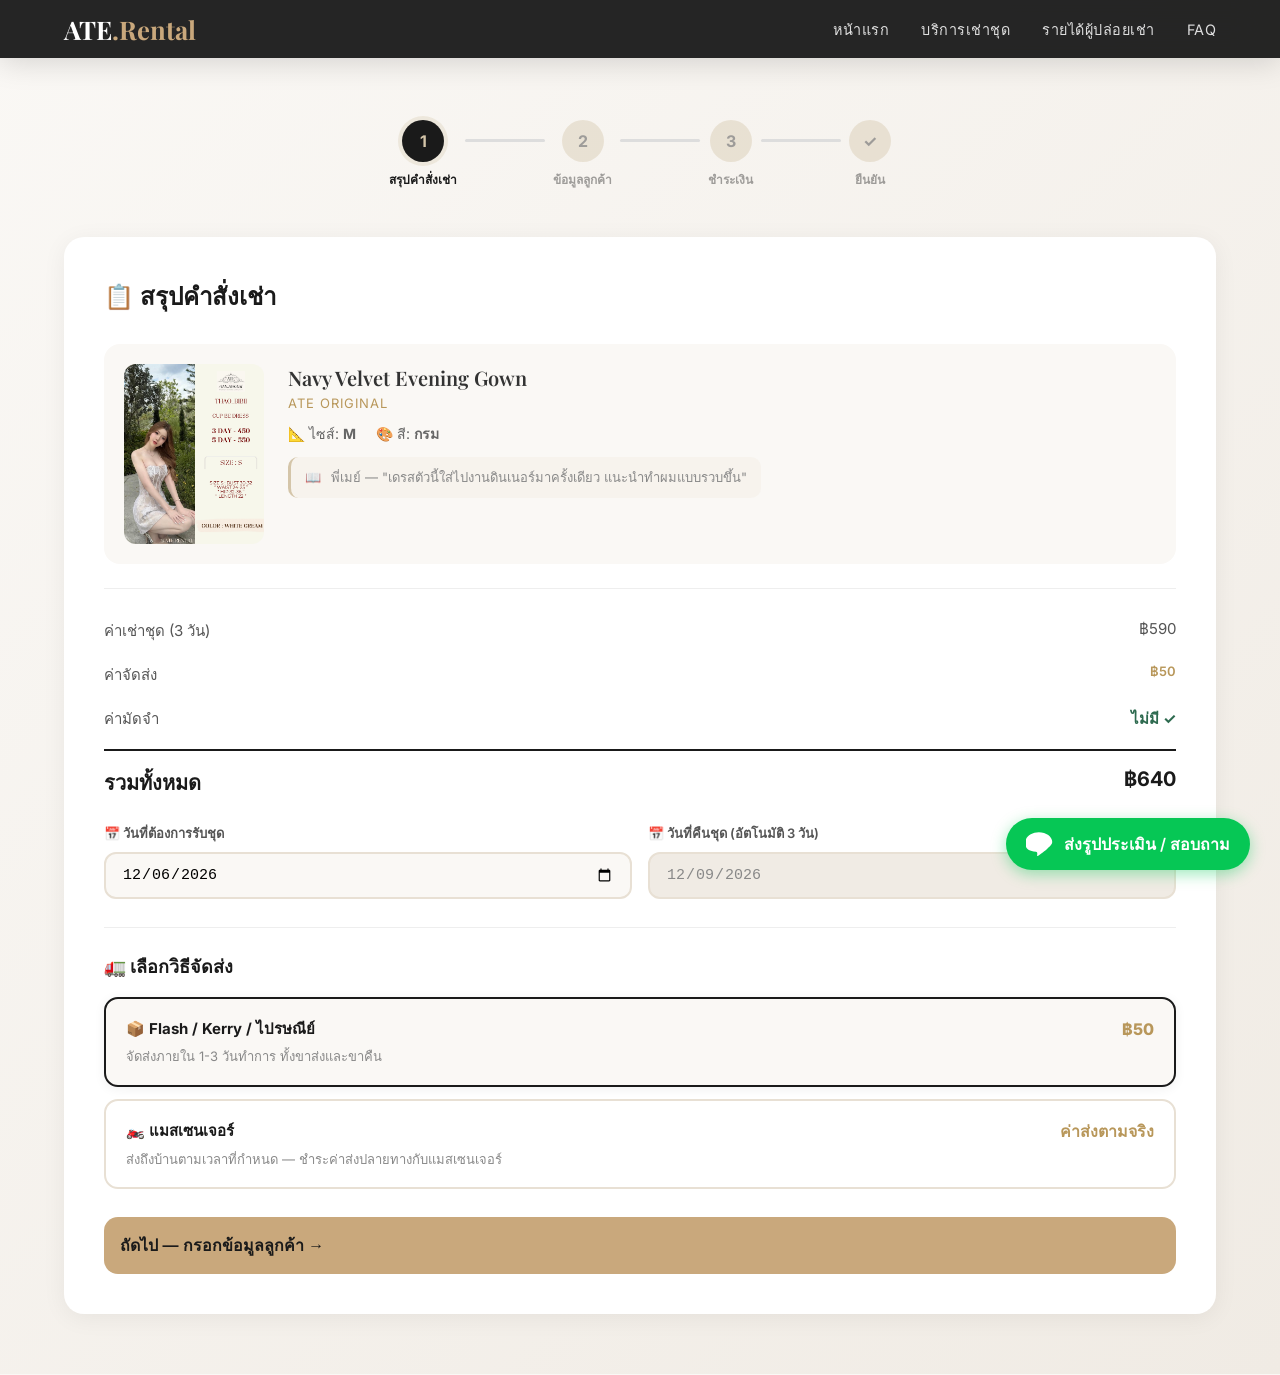
==== commit 7ffcce21: "Add lender dashboard and LINE chat integration" ====
--- a/checkout.html
+++ b/checkout.html
@@ -19,6 +19,7 @@
             <ul class="nav-links">
                 <li><a href="index.html">หน้าแรก</a></li>
                 <li><a href="rental.html">บริการเช่าชุด</a></li>
+                <li><a href="lender.html">รายได้ผู้ปล่อยเช่า</a></li>
                 <li><a href="index.html#faq">FAQ</a></li>
             </ul>
             <button class="menu-toggle" id="menuToggle" aria-label="Toggle menu">☰</button>
@@ -444,6 +445,54 @@
         </div>
     </div>
 
+    <!-- MOCK LINE NOTIFICATION (For Lender Simulation) -->
+    <style>
+        .mock-line-notification {
+            position: fixed;
+            top: 20px;
+            right: 20px;
+            width: 350px;
+            background: rgba(43, 43, 43, 0.95);
+            backdrop-filter: blur(10px);
+            border-radius: 20px;
+            padding: 16px;
+            color: #fff;
+            box-shadow: 0 10px 40px rgba(0,0,0,0.3);
+            z-index: 9999;
+            transform: translateX(120%);
+            transition: transform 0.5s cubic-bezier(0.175, 0.885, 0.32, 1.275);
+            display: flex;
+            flex-direction: column;
+            gap: 12px;
+            border: 1px solid rgba(255,255,255,0.1);
+        }
+        .mock-line-notification.show { transform: translateX(0); }
+        .mock-line-header {
+            display: flex; align-items: center; gap: 10px; font-size: 0.85rem; color: rgba(255,255,255,0.7);
+        }
+        .mock-line-icon {
+            width: 20px; height: 20px; background: #06C755; border-radius: 5px; display: flex; align-items: center; justify-content: center; color: white; font-weight: bold; font-size: 12px;
+        }
+        .mock-line-body { display: flex; gap: 16px; }
+        .mock-line-body img { width: 50px; height: 50px; border-radius: 12px; object-fit: cover; }
+        .mock-line-text strong { display: block; font-size: 1rem; margin-bottom: 4px; }
+        .mock-line-text p { font-size: 0.9rem; color: #c9a87c; line-height: 1.4; }
+        .mock-close { position: absolute; top: 16px; right: 16px; background: none; border: none; color: white; opacity: 0.5; cursor: pointer; }
+        .mock-close:hover { opacity: 1; }
+    </style>
+    <div class="mock-line-notification" id="mockLineNotif">
+        <button class="mock-close" onclick="closeNotif()">✕</button>
+        <div class="mock-line-header"><div class="mock-line-icon">L</div>ATE.Rental — LINE Official</div>
+        <div class="mock-line-body">
+            <img id="mockNotifImg" src="" alt="Dress">
+            <div class="mock-line-text">
+                <strong>🎉 เย้! ชุดของคุณถูกเช่าแล้ว</strong>
+                <p id="mockNotifDress">Dress Name</p>
+                <p id="mockNotifRev" style="color: #06C755; font-weight: 600;">รับรายได้ทันที: ฿0 (60%)</p>
+            </div>
+        </div>
+    </div>
+
     <script>
         // ===== CHECKOUT STATE =====
         let currentStep = 1;
@@ -728,6 +777,7 @@
             // Simulate processing
             setTimeout(() => {
                 overlay.classList.add('hidden');
+                showLenderNotificationMock();
                 // Fill confirmation
                 const now = new Date();
                 const orderId = `ATE-${now.getFullYear()}${(now.getMonth() + 1).toString().padStart(2, '0')}${now.getDate().toString().padStart(2, '0')}-${Math.floor(Math.random() * 999).toString().padStart(3, '0')}`;
@@ -813,7 +863,32 @@
         // ===== INIT =====
         populateOrder();
         generateQR();
+
+        // ===== NOTIFICATION MOCK =====
+        function showLenderNotificationMock() {
+            const price = dressInfo.price;
+            const revenue = Math.floor(price * 0.6);
+            document.getElementById('mockNotifDress').textContent = dressInfo.name;
+            document.getElementById('mockNotifImg').src = dressInfo.image;
+            document.getElementById('mockNotifRev').textContent = `รับรายได้ทันที: ฿${revenue} (60%)`;
+            const notif = document.getElementById('mockLineNotif');
+            notif.classList.add('show');
+            setTimeout(() => {
+                notif.classList.remove('show');
+            }, 6000);
+        }
+        function closeNotif() {
+            document.getElementById('mockLineNotif').classList.remove('show');
+        }
     </script>
+  <!-- Floating LINE Chat -->
+  <a href="https://line.me/R/ti/p/@aterental" target="_blank" class="floating-line" aria-label="Chat via LINE">
+    <svg viewBox="0 0 24 24" fill="white" width="28" height="28">
+      <path d="M22.5 10.3c0-4.5-5.2-8.3-11.5-8.3S-.5 5.8-.5 10.3c0 4 .3 7.6 9 8.3.4.1.9.4 1.1.9.1.5.1 1.4-.1 2.2 0 0-.2.9 1 .3 1.2-.6 6.3-4.1 8.5-6.7 1.8-1.5 3.5-3.3 3.5-5z"></path>
+    </svg>
+    <span>ส่งรูปประเมิน / สอบถาม</span>
+  </a>
+
 </body>
 
 </html>
--- a/styles.css
+++ b/styles.css
@@ -1094,12 +1094,55 @@
     }
 
     .footer-grid {
-        grid-template-columns: 1fr
+        grid-template-columns: 1fr;
+        gap: 40px
     }
 
     .footer-bottom {
         flex-direction: column;
-        gap: 12px;
+        gap: 16px;
         text-align: center
     }
+}
+
+/* Floating LINE Chat */
+.floating-line {
+    position: fixed;
+    bottom: 30px;
+    right: 30px;
+    background: #06C755;
+    color: white;
+    padding: 12px 20px;
+    border-radius: 50px;
+    display: flex;
+    align-items: center;
+    gap: 10px;
+    text-decoration: none;
+    font-weight: 600;
+    font-size: 1rem;
+    box-shadow: 0 4px 15px rgba(6, 199, 85, 0.4);
+    z-index: 1000;
+    transition: all 0.3s ease;
+}
+
+.floating-line:hover {
+    transform: translateY(-5px) scale(1.05);
+    box-shadow: 0 8px 25px rgba(6, 199, 85, 0.5);
+    color: white;
+}
+
+.floating-line svg {
+    flex-shrink: 0;
+}
+
+@media (max-width: 768px) {
+    .floating-line {
+        bottom: 20px;
+        right: 20px;
+        padding: 10px;
+        border-radius: 50%;
+    }
+    .floating-line span {
+        display: none;
+    }
 }
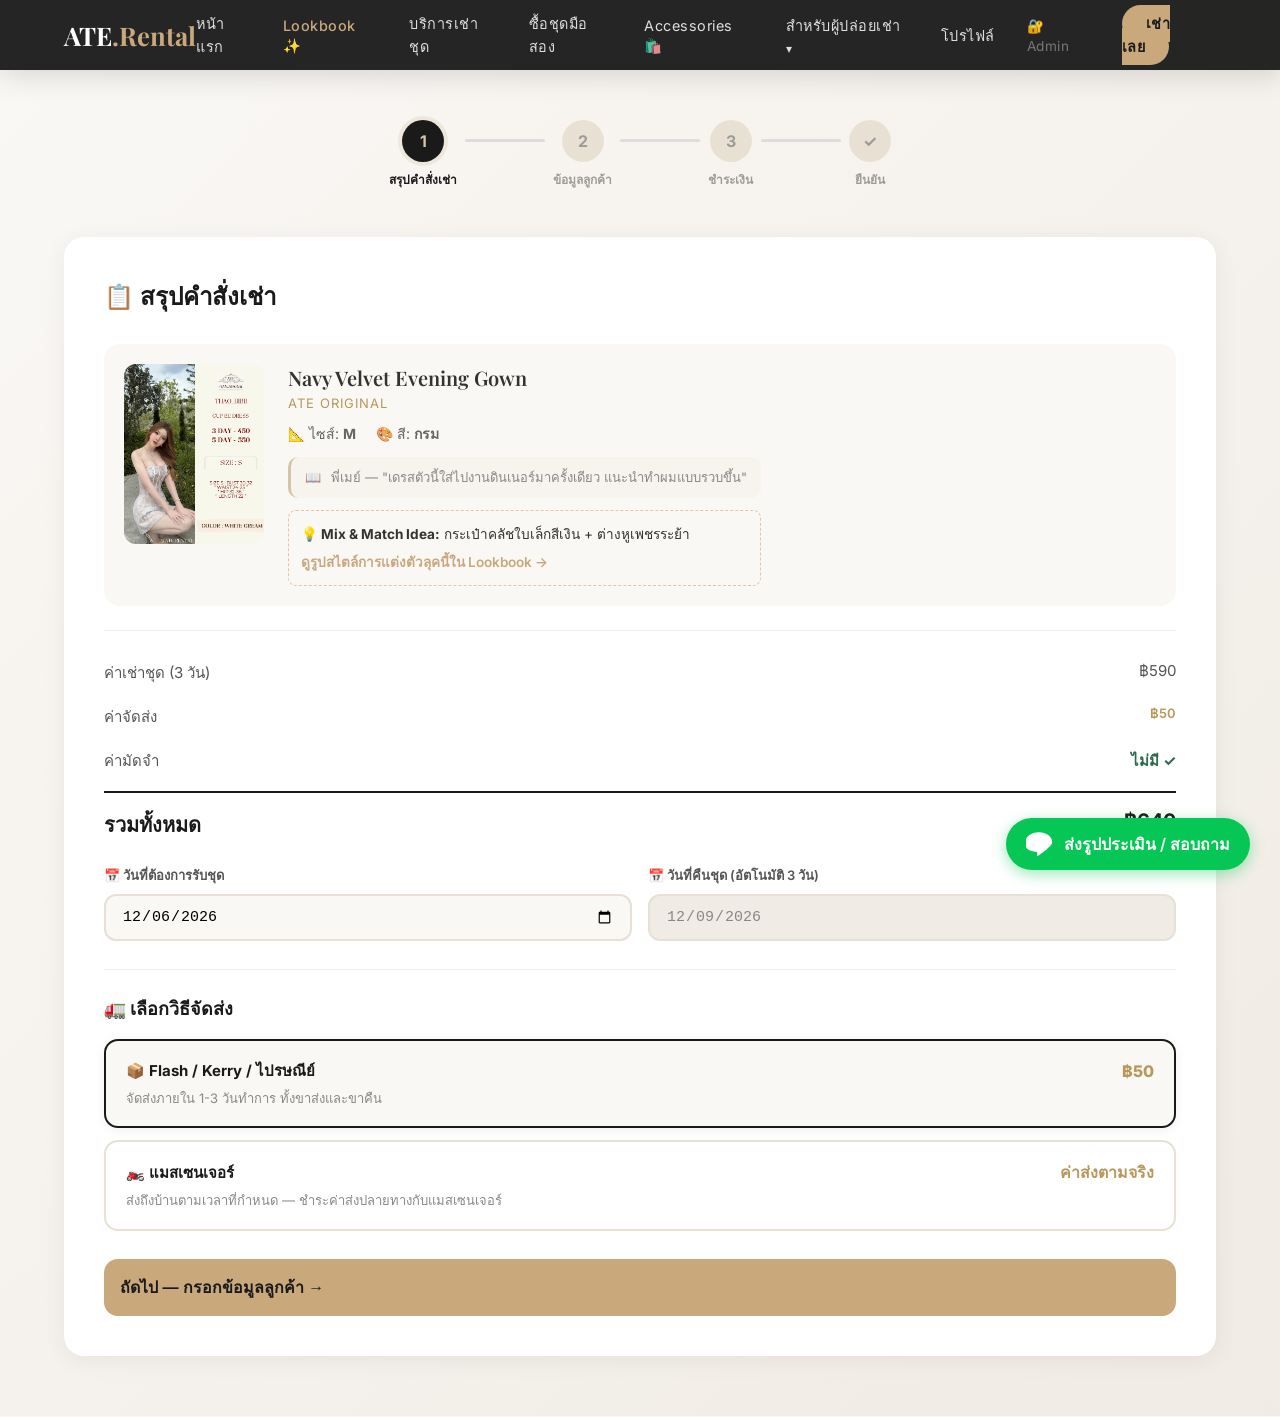
==== commit 96689dc0: "feat: Implement initial ATE.Rental website including core pages, styling, and a complete checkout pr" ====
--- a/checkout.html
+++ b/checkout.html
@@ -18,9 +18,19 @@
             <a href="index.html" class="logo">ATE<span>.Rental</span></a>
             <ul class="nav-links">
                 <li><a href="index.html">หน้าแรก</a></li>
+                <li><a href="lookbook.html" style="font-weight: 500; color: var(--primary);">Lookbook ✨</a></li>
                 <li><a href="rental.html">บริการเช่าชุด</a></li>
-                <li><a href="lender.html">รายได้ผู้ปล่อยเช่า</a></li>
-                <li><a href="index.html#faq">FAQ</a></li>
+                <li><a href="second_hand.html">ซื้อชุดมือสอง</a></li>
+                <li><a href="accessories.html">Accessories 🛍️</a></li>
+                <li class="dropdown">
+                  <a href="#" class="dropbtn">สำหรับผู้ปล่อยเช่า</a>
+                  <div class="dropdown-content">
+            <a href="consign.html">ฝากชุดเช่า</a>
+            <a href="lender.html">แดชบอร์ดรายได้</a>
+          </div>
+                </li>
+                <li><a href="profile.html">โปรไฟล์</a></li>
+                <li><a href="rental.html" class="nav-cta">เช่าเลย</a></li>
             </ul>
             <button class="menu-toggle" id="menuToggle" aria-label="Toggle menu">☰</button>
         </div>
@@ -70,10 +80,14 @@
                                     <span>📐 ไซส์: <strong id="orderSize">M</strong></span>
                                     <span>🎨 สี: <strong id="orderColor">กรม</strong></span>
                                 </div>
-                                <div class="order-story">
+                                <div class="order-story" style="margin-bottom: 12px;">
                                     <span class="story-tag">📖</span>
                                     <span id="orderStory">พี่เมย์ — "เดรสตัวนี้ใส่ไปงานดินเนอร์มาครั้งเดียว
                                         แนะนำทำผมแบบรวบขึ้นจะดูเพรียว"</span>
+                                </div>
+                                <div class="order-inspiration" style="background: #faf8f5; border-radius: 8px; padding: 12px; font-size: 0.85rem; border: 1px dashed #e8c4a0; margin-top: 10px;">
+                                    <strong>💡 Mix & Match Idea:</strong> กระเป๋าคลัชใบเล็กสีเงิน + ต่างหูเพชรระย้า 
+                                    <a href="lookbook.html" style="display: block; margin-top: 6px; color: var(--primary); font-weight: 600; text-decoration: none;">ดูรูปสไตล์การแต่งตัวลุคนี้ใน Lookbook →</a>
                                 </div>
                             </div>
                         </div>
@@ -159,6 +173,18 @@
                             </div>
                         </div>
 
+                        <!-- Value Edit Consent (Hidden by default) -->
+                        <div class="value-edit-consent hidden" id="valueEditConsent">
+                            <h3>⚠️ ยืนยันการเช่าชุด Value Edit</h3>
+                            <div class="defect-note-box">
+                                <p><strong>ตำหนิที่พบ:</strong> <span id="defectNoteDisplay"></span></p>
+                            </div>
+                            <label class="consent-checkbox">
+                                <input type="checkbox" id="defectConsent">
+                                <span>ฉันรับทราบและยอมรับตำหนิของชุดนี้ตามที่แจ้งไว้</span>
+                            </label>
+                        </div>
+
                         <button class="btn btn-primary checkout-next" onclick="goToStep(2)">ถัดไป — กรอกข้อมูลลูกค้า
                             →</button>
                     </div>
@@ -223,6 +249,64 @@
                 <div class="checkout-step hidden" id="step3">
                     <div class="checkout-card">
                         <h2>💳 เลือกวิธีชำระเงิน</h2>
+
+                        <!-- Accessory Add-ons -->
+                        <div style="background:#fff; border:1.5px solid #e8d5bf; border-radius:14px; padding:20px; margin-bottom:24px;">
+                            <h3 style="font-size:1.1rem; color:var(--dark); margin-bottom:4px;">🛍️ เพิ่มอุปกรณ์เสริม (ไม่บังคับ)</h3>
+                            <p style="font-size:0.82rem; color:var(--text-light); margin-bottom:16px;">เลือกซื้อเพิ่มได้ จะรวมในยอดชำระเงินให้อัตโนมัติ</p>
+
+                            <div style="display:flex; flex-direction:column; gap:12px;">
+                                <label style="display:flex; align-items:center; gap:14px; padding:14px 16px; background:#faf8f5; border-radius:12px; cursor:pointer; border:1.5px solid #eee; transition:all 0.2s;" onmouseover="this.style.borderColor='#d4b896'" onmouseout="this.style.borderColor=this.querySelector('input').checked?'#d4b896':'#eee'">
+                                    <input type="checkbox" class="addon-check" data-price="89" data-name="บราปีกนก (Nu Bra)" onchange="updateAddons()" style="width:20px; height:20px; accent-color:#c9a87c;">
+                                    <div style="flex:1;">
+                                        <div style="font-weight:600; color:var(--dark); font-size:0.95rem;">👙 บราปีกนก (Nu Bra)</div>
+                                        <div style="font-size:0.8rem; color:var(--text-light);">ซิลิโคนเกรดพรีเมียม ซักได้ ใช้ซ้ำได้</div>
+                                    </div>
+                                    <div style="font-weight:700; color:var(--primary-dark); font-size:1rem; white-space:nowrap;">฿89</div>
+                                </label>
+
+                                <label style="display:flex; align-items:center; gap:14px; padding:14px 16px; background:#faf8f5; border-radius:12px; cursor:pointer; border:1.5px solid #eee; transition:all 0.2s;" onmouseover="this.style.borderColor='#d4b896'" onmouseout="this.style.borderColor=this.querySelector('input').checked?'#d4b896':'#eee'">
+                                    <input type="checkbox" class="addon-check" data-price="39" data-name="ปิดจุก (Nipple Cover)" onchange="updateAddons()" style="width:20px; height:20px; accent-color:#c9a87c;">
+                                    <div style="flex:1;">
+                                        <div style="font-weight:600; color:var(--dark); font-size:0.95rem;">🩹 ปิดจุก (Nipple Cover)</div>
+                                        <div style="font-size:0.8rem; color:var(--text-light);">ซิลิโคนบางเบา กันน้ำ ใช้ซ้ำได้หลายครั้ง</div>
+                                    </div>
+                                    <div style="font-weight:700; color:var(--primary-dark); font-size:1rem; white-space:nowrap;">฿39</div>
+                                </label>
+
+                                <label style="display:flex; align-items:center; gap:14px; padding:14px 16px; background:#faf8f5; border-radius:12px; cursor:pointer; border:1.5px solid #eee; transition:all 0.2s;" onmouseover="this.style.borderColor='#d4b896'" onmouseout="this.style.borderColor=this.querySelector('input').checked?'#d4b896':'#eee'">
+                                    <input type="checkbox" class="addon-check" data-price="59" data-name="ขนตาปลอม (False Lashes)" onchange="updateAddons()" style="width:20px; height:20px; accent-color:#c9a87c;">
+                                    <div style="flex:1;">
+                                        <div style="font-weight:600; color:var(--dark); font-size:0.95rem;">👁️ ขนตาปลอม (False Lashes)</div>
+                                        <div style="font-size:0.8rem; color:var(--text-light);">แบบธรรมชาติ 3 คู่ พร้อมกาว มีให้เลือกหลายแบบ</div>
+                                    </div>
+                                    <div style="font-weight:700; color:var(--primary-dark); font-size:1rem; white-space:nowrap;">฿59</div>
+                                </label>
+                            </div>
+
+                            <div id="addonSummary" style="display:none; margin-top:14px; padding:12px 16px; background:linear-gradient(135deg,#f3ece1,#faf8f5); border-radius:10px;">
+                                <div style="display:flex; justify-content:space-between; align-items:center;">
+                                    <span style="font-size:0.88rem; color:var(--text);">🛒 อุปกรณ์เสริมที่เลือก:</span>
+                                    <strong id="addonTotal" style="color:var(--primary-dark); font-size:1.05rem;">฿0</strong>
+                                </div>
+                                <div id="addonList" style="font-size:0.82rem; color:var(--text-light); margin-top:4px;"></div>
+                            </div>
+                        </div>
+
+                        <!-- Rental Conditions Section -->
+                        <div class="rental-conditions-box" style="background: #faf8f5; border: 1px solid #e8c4a0; border-radius: 12px; padding: 20px; margin-bottom: 24px;">
+                            <h3 style="font-size: 1.1rem; color: var(--dark); margin-bottom: 12px;">📌 เงื่อนไขการเช่าชุด (โปรดอ่านก่อนยืนยันเช่า)</h3>
+                            <ul style="padding-left: 20px; color: #555; font-size: 0.95rem; line-height: 1.6; margin-bottom: 16px;">
+                                <li><strong>การยกเลิก/เปลี่ยนชุด:</strong> ทำได้แต่ต้องแจ้งล่วงหน้า 7 วัน (ค่าชุดเก็บเป็นเครดิตไว้ได้)</li>
+                                <li><strong>กรณีชุดเปื้อนซักไม่ออก/ชำรุด อะไหล่หลุด:</strong> ขอค่าฮีลใจเพื่อนสาว 300 บาท/จุด</li>
+                                <li><strong>ชุดเสียหาย:</strong> เพื่อนคนอื่นยืมต่อไม่ได้ ขอส่งต่อคนสวยเท่ามูลค่าชุดปัจจุบัน</li>
+                                <li><strong>คืนชุดล่าช้า:</strong> คิดค่าเช่าชุด 100 บาท/วัน</li>
+                            </ul>
+                            <label class="consent-checkbox" style="display: flex; gap: 10px; align-items: flex-start; cursor: pointer;">
+                                <input type="checkbox" id="rentalTermsConsent">
+                                <span style="font-weight: 500; color: var(--dark); font-size: 0.95rem;">ฉันได้อ่านและยอมรับเงื่อนไขการเช่าชุดทั้งหมด</span>
+                            </label>
+                        </div>
 
                         <!-- Payment Method Tabs -->
                         <div class="payment-tabs">
@@ -389,7 +473,7 @@
                             <h4>📦 ขั้นตอนถัดไป</h4>
                             <ol>
                                 <li>ทีมงานจะยืนยันคำสั่งเช่าผ่าน Line: <strong>@aterental</strong></li>
-                                <li>ส่งชุดให้คุณตามวันที่กำหนด (ค่าจัดส่งชำระปลายทาง)</li>
+                                <li>ส่งชุดให้คุณตามวันที่กำหนด</li>
                                 <li>สวมใส่ชุดสวย 3 วัน 🎀</li>
                                 <li>ส่งคืนชุดผ่านขนส่ง ไม่ต้องซัก ไม่ต้องรีด</li>
                             </ol>
@@ -486,9 +570,9 @@
         <div class="mock-line-body">
             <img id="mockNotifImg" src="" alt="Dress">
             <div class="mock-line-text">
-                <strong>🎉 เย้! ชุดของคุณถูกเช่าแล้ว</strong>
+                <strong id="mockNotifTitle">🎉 เย้! ชุดของคุณถูกเช่าแล้ว</strong>
                 <p id="mockNotifDress">Dress Name</p>
-                <p id="mockNotifRev" style="color: #06C755; font-weight: 600;">รับรายได้ทันที: ฿0 (60%)</p>
+                <p id="mockNotifDesc" style="color: #06C755; font-weight: 600;">รับรายได้ทันที: ฿0 (60%)</p>
             </div>
         </div>
     </div>
@@ -503,6 +587,7 @@
 
         // Parse URL params for dress info
         const params = new URLSearchParams(window.location.search);
+        const orderType = params.get('type') || 'rent';
         const dressInfo = {
             name: params.get('name') || 'Navy Velvet Evening Gown',
             brand: params.get('brand') || 'ATE Original',
@@ -527,6 +612,20 @@
             document.getElementById('sideBrand').textContent = dressInfo.brand;
             document.getElementById('sidePrice').textContent = `฿${dressInfo.price}`;
 
+            // Adjust texts if it's a purchase
+            if (orderType === 'buy') {
+                document.querySelector('#step1 h2').innerHTML = '📋 สรุปคำสั่งซื้อ (ชุดมือสอง)';
+                document.querySelector('.rental-dates').style.display = 'none';
+                document.querySelector('.breakdown-row span:first-child').textContent = 'ราคาชุด';
+                document.querySelectorAll('.breakdown-row')[2].style.display = 'none'; // deposit
+                document.querySelector('.sidebar-row span:first-child').textContent = 'ราคาชุด';
+                document.querySelectorAll('.sidebar-row')[2].style.display = 'none'; // deposit
+            } else if (orderType === 'value_edit') {
+                document.querySelector('#step1 h2').innerHTML = '📋 สรุปคำสั่งเช่า (Value Edit)';
+                document.getElementById('valueEditConsent').classList.remove('hidden');
+                document.getElementById('defectNoteDisplay').textContent = params.get('defect') || 'มีตำหนิตามการใช้งาน ลายละเอียดเพิ่มเติมตามที่ระบุในรูป';
+            }
+
             // Set min date to tomorrow
             const tomorrow = new Date();
             tomorrow.setDate(tomorrow.getDate() + 1);
@@ -615,16 +714,22 @@
         // ===== STEP NAVIGATION =====
         function goToStep(step) {
             // Validate messenger time before leaving step 1
-            if (currentStep === 1 && step > 1 && selectedShipping === 'messenger') {
-                const mDate = document.getElementById('messengerDate').value;
-                const mTime = document.getElementById('messengerTime').value;
-                if (!mDate || !mTime) {
-                    alert('กรุณาระบุวันที่และเวลาจัดส่งสำหรับแมสเซนเจอร์');
+            if (currentStep === 1 && step > 1) {
+                if (orderType === 'value_edit' && !document.getElementById('defectConsent').checked) {
+                    alert('กรุณากดยอมรับเงื่อนไขรูปลักษณ์/ตำหนิของชุดก่อนดำเนินการต่อ');
                     return;
                 }
-                if (!validateMessengerTime()) {
-                    alert('เวลาจัดส่งต้องไม่น้อยกว่า 2 ชั่วโมงนับจากเวลาปัจจุบัน');
-                    return;
+                if (selectedShipping === 'messenger') {
+                    const mDate = document.getElementById('messengerDate').value;
+                    const mTime = document.getElementById('messengerTime').value;
+                    if (!mDate || !mTime) {
+                        alert('กรุณาระบุวันที่และเวลาจัดส่งสำหรับแมสเซนเจอร์');
+                        return;
+                    }
+                    if (!validateMessengerTime()) {
+                        alert('เวลาจัดส่งต้องไม่น้อยกว่า 2 ชั่วโมงนับจากเวลาปัจจุบัน');
+                        return;
+                    }
                 }
             }
 
@@ -650,6 +755,33 @@
 
             // Start QR timer on step 3
             if (step === 3 && selectedPayment === 'qr') startQRTimer();
+        }
+
+        // Addon accessories
+        function updateAddons() {
+            const checks = document.querySelectorAll('.addon-check');
+            let total = 0;
+            let items = [];
+            checks.forEach(cb => {
+                const label = cb.closest('label');
+                if (cb.checked) {
+                    total += parseInt(cb.dataset.price);
+                    items.push(cb.dataset.name + ' ฿' + cb.dataset.price);
+                    label.style.borderColor = '#d4b896';
+                    label.style.background = '#f5efe6';
+                } else {
+                    label.style.borderColor = '#eee';
+                    label.style.background = '#faf8f5';
+                }
+            });
+            const summary = document.getElementById('addonSummary');
+            if (total > 0) {
+                summary.style.display = 'block';
+                document.getElementById('addonTotal').textContent = '฿' + total;
+                document.getElementById('addonList').textContent = items.join(' · ');
+            } else {
+                summary.style.display = 'none';
+            }
         }
 
         function validateAndGoStep3() {
@@ -771,13 +903,20 @@
 
         // ===== SIMULATE PAYMENT =====
         function simulatePayment() {
+            // Check rental terms consent
+            const termsBox = document.getElementById('rentalTermsConsent');
+            if (termsBox && !termsBox.checked && orderType !== 'buy') {
+                alert('กรุณากดยอมรับเงื่อนไขการเช่าชุดก่อนชำระเงินค่ะ');
+                return;
+            }
+
             const overlay = document.getElementById('processingOverlay');
             overlay.classList.remove('hidden');
 
             // Simulate processing
             setTimeout(() => {
                 overlay.classList.add('hidden');
-                showLenderNotificationMock();
+                startRenterNotificationsSequence();
                 // Fill confirmation
                 const now = new Date();
                 const orderId = `ATE-${now.getFullYear()}${(now.getMonth() + 1).toString().padStart(2, '0')}${now.getDate().toString().padStart(2, '0')}-${Math.floor(Math.random() * 999).toString().padStart(3, '0')}`;
@@ -796,6 +935,19 @@
                 } else {
                     document.getElementById('confirmShipping').textContent = 'Flash / Kerry / ไปรษณีย์ (฿50)';
                     document.getElementById('confirmTotal').textContent = `฿${dressInfo.price + 50}`;
+                }
+
+                if (orderType === 'buy') {
+                    document.getElementById('confirmOrderId').textContent = orderId.replace('ATE', 'BUY');
+                    document.querySelector('.confirm-subtitle').textContent = 'ขอบคุณที่ซื้อชุดมือสองกับ ATE.Rental';
+                    document.getElementById('confirmPickup').parentElement.style.display = 'none';
+                    document.getElementById('confirmReturn').parentElement.style.display = 'none';
+                    document.querySelector('.confirm-next-steps ol').innerHTML = `
+                        <li>ทีมงานจะยืนยันคำสั่งซื้อผ่าน Line: <strong>@aterental</strong></li>
+                        <li>จัดส่งชุดให้คุณตามที่อยู่ที่ระบุ (หรือมารับเองตามตกลง)</li>
+                        <li>ชุดนี้เป็นของคุณเรียบร้อยแล้ว! ขอบคุณที่ร่วมส่งต่อแฟชั่นอย่างยั่งยืน ♻️</li>
+                    `;
+                    document.querySelector('.mock-line-text strong').textContent = '🎉 เย้! ชุดมือสองของคุณถูกขายแล้ว';
                 }
 
                 goToStep(4);
@@ -865,18 +1017,56 @@
         generateQR();
 
         // ===== NOTIFICATION MOCK =====
-        function showLenderNotificationMock() {
-            const price = dressInfo.price;
-            const revenue = Math.floor(price * 0.6);
-            document.getElementById('mockNotifDress').textContent = dressInfo.name;
-            document.getElementById('mockNotifImg').src = dressInfo.image;
-            document.getElementById('mockNotifRev').textContent = `รับรายได้ทันที: ฿${revenue} (60%)`;
+        function showLineNotification(title, dress, desc, img, color) {
+            document.getElementById('mockNotifTitle').textContent = title;
+            document.getElementById('mockNotifDress').textContent = dress;
+            document.getElementById('mockNotifDesc').textContent = desc;
+            document.getElementById('mockNotifDesc').style.color = color || '#06C755';
+            document.getElementById('mockNotifImg').src = img;
+            
             const notif = document.getElementById('mockLineNotif');
             notif.classList.add('show');
             setTimeout(() => {
                 notif.classList.remove('show');
             }, 6000);
         }
+
+        // Trigger notifications sequence
+        function startRenterNotificationsSequence() {
+            // 1. Order confirmed
+            setTimeout(() => {
+                showLineNotification(
+                    '🎉 เช่าชุดสำเร็จ!',
+                    dressInfo.name,
+                    'รอรับชุดสวยๆ ได้เลย 💖',
+                    dressInfo.image,
+                    '#06C755'
+                );
+            }, 1500);
+
+            // 2. Order Shipped
+            setTimeout(() => {
+                showLineNotification(
+                    '📦 จัดส่งชุดแล้ว',
+                    dressInfo.name,
+                    'กำลังเดินทางไปหาคุณ Track: FL1234TH',
+                    dressInfo.image,
+                    '#e67e22'
+                );
+            }, 9000);
+
+            // 3. Return Reminder
+            setTimeout(() => {
+                showLineNotification(
+                    '⏰ ใกล้ถึงเวลาคืนชุดแล้ว',
+                    dressInfo.name,
+                    'อย่าลืมเตรียมชุดส่งคืนพรุ่งนี้นะคะ ✨',
+                    dressInfo.image,
+                    '#e74c3c'
+                );
+            }, 16500);
+        }
+
         function closeNotif() {
             document.getElementById('mockLineNotif').classList.remove('show');
         }
@@ -888,7 +1078,8 @@
     </svg>
     <span>ส่งรูปประเมิน / สอบถาม</span>
   </a>
-
+  <script src="admin-toggle.js"></script>
+  <script src="chat.js"></script>
 </body>
 
 </html>
--- a/styles.css
+++ b/styles.css
@@ -102,6 +102,48 @@
     color: var(--primary)
 }
 
+/* Dropdown Menu */
+.dropdown {
+  position: relative;
+  display: inline-block;
+}
+.dropdown-content {
+  display: none;
+  position: absolute;
+  background-color: #fff;
+  min-width: 180px;
+  box-shadow: 0px 8px 16px 0px rgba(0,0,0,0.1);
+  border-radius: 8px;
+  z-index: 1000;
+  top: 100%;
+  left: 0;
+  overflow: hidden;
+  border: 1px solid #eee;
+}
+.dropdown:hover .dropdown-content {
+  display: block;
+}
+.dropdown-content a {
+  color: var(--dark) !important;
+  padding: 12px 16px;
+  text-decoration: none;
+  display: block;
+  font-weight: 400 !important;
+  font-size: 0.95rem;
+  border-bottom: 1px solid #f0f0f0;
+}
+.dropdown-content a:last-child {
+  border-bottom: none;
+}
+.dropdown-content a:hover {
+  background-color: #fcfcfc;
+  color: var(--primary) !important;
+}
+.dropdown > a::after {
+  content: ' ▾';
+  font-size: 0.8em;
+}
+
 .nav-cta {
     background: var(--primary) !important;
     color: var(--dark) !important;
@@ -491,6 +533,44 @@
     color: var(--primary)
 }
 
+.product-badge.value-edit {
+    background: #e0e0e0;
+    color: #333;
+    border: 1px solid #ccc;
+}
+
+.value-edit-consent {
+    background: #fff9e6;
+    border: 1px solid #ffe082;
+    padding: 20px;
+    border-radius: 12px;
+    margin: 24px 0;
+}
+
+.value-edit-consent h3 {
+    color: #ff8f00;
+    font-size: 1.1rem;
+    margin-bottom: 12px;
+}
+
+.defect-note-box {
+    background: #fff;
+    padding: 12px;
+    border-radius: 8px;
+    margin-bottom: 16px;
+    font-size: 0.9rem;
+    color: #555;
+}
+
+.consent-checkbox {
+    display: flex;
+    align-items: center;
+    gap: 12px;
+    cursor: pointer;
+    font-size: 0.95rem;
+    font-weight: 500;
+}
+
 .product-days {
     position: absolute;
     top: 14px;
